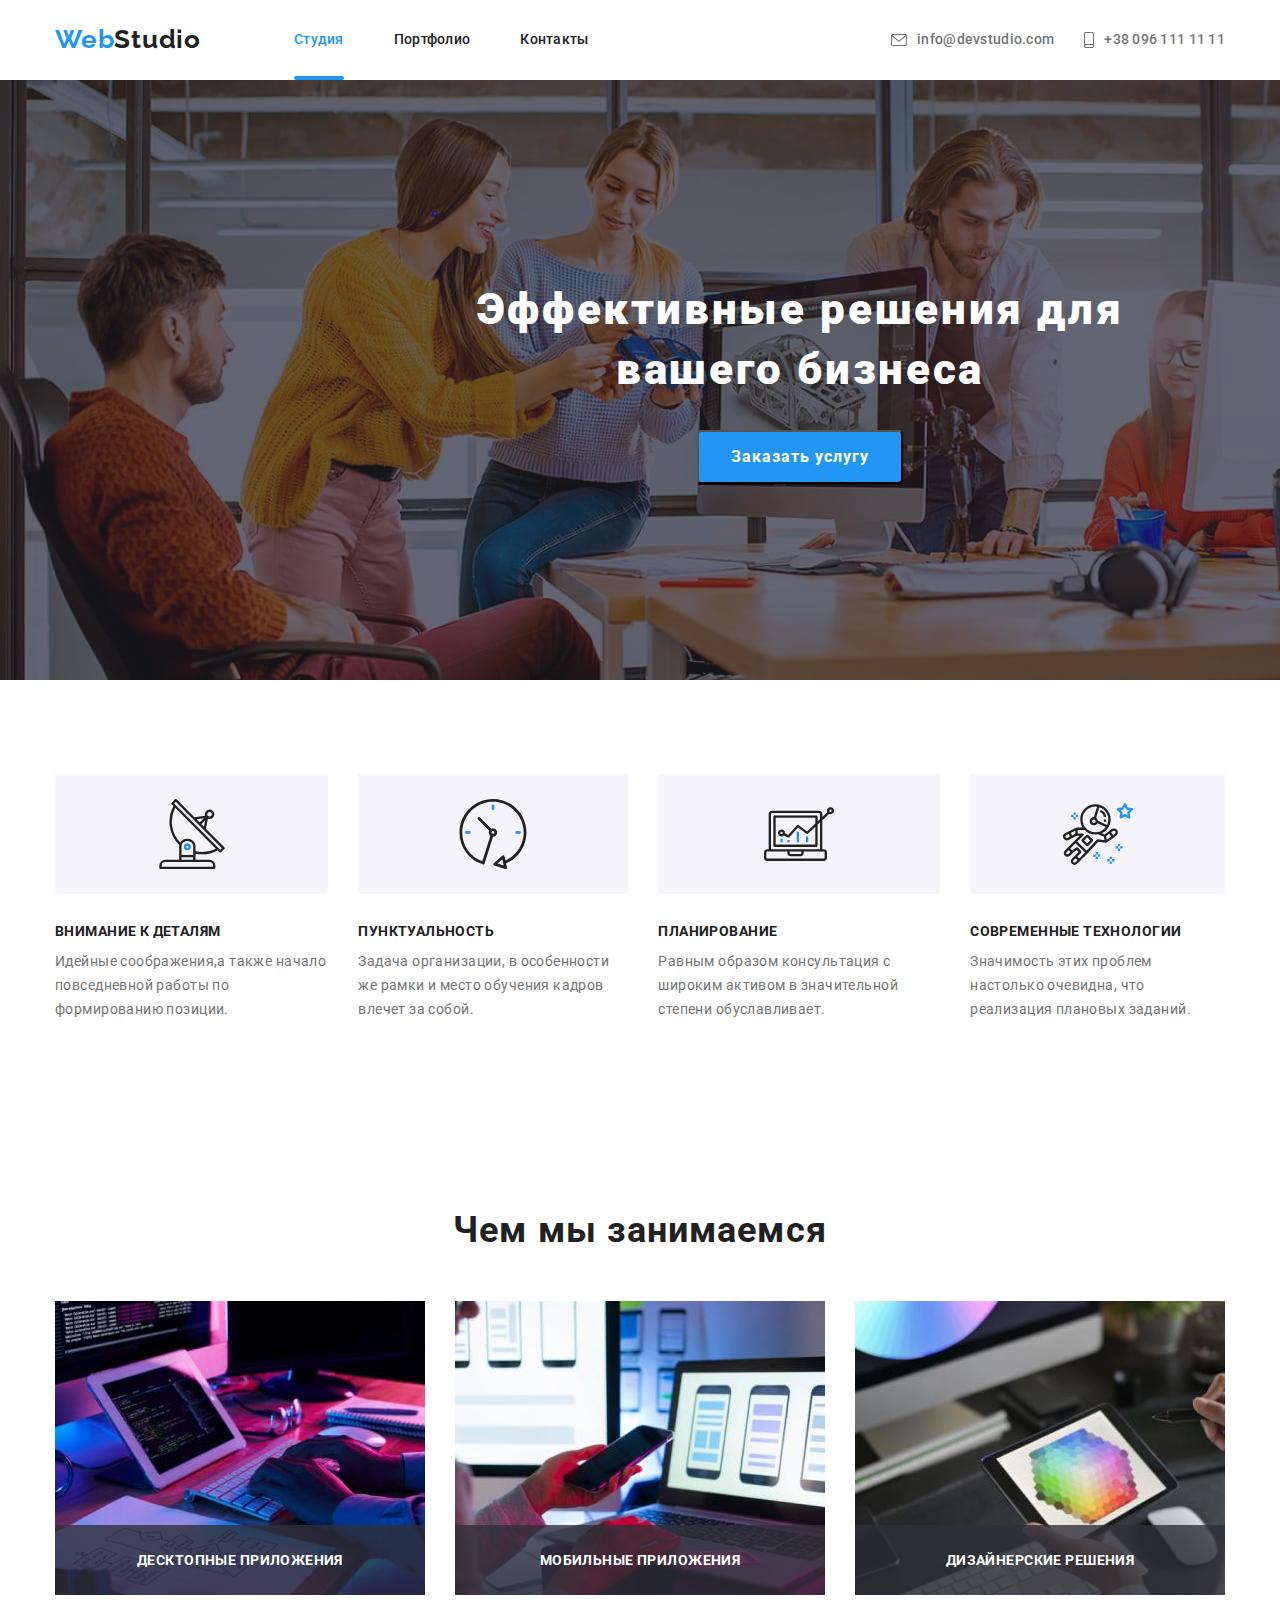
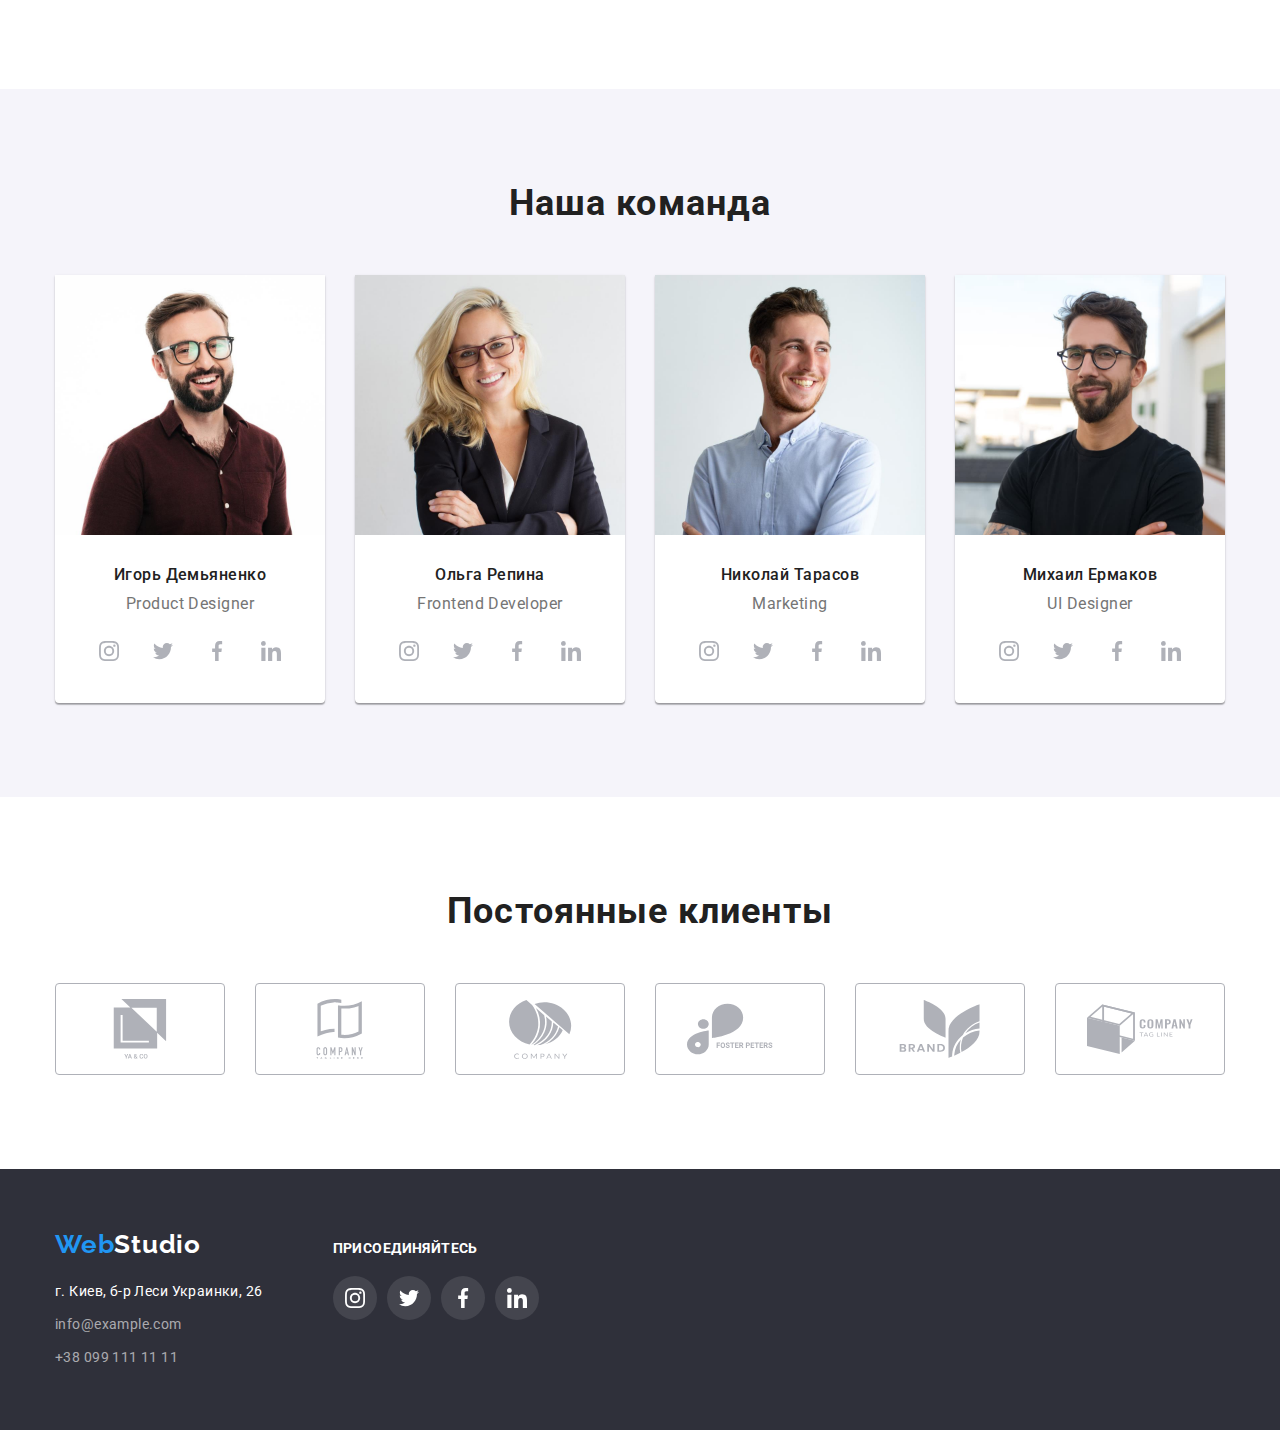
==== index.html @ b803b9ba "18-1 чем занимаемся" ====
<!DOCTYPE html>
<html lang="en">
  <head>
    <meta charset="UTF-8" />
    <meta http-equiv="X-UA-Compatible" content="IE=edge" />
    <meta name="viewport" content="width=device-width, initial-scale=1.0" />
    <title>Document</title>
    <link rel="preconnect" href="https://fonts.googleapis.com" />
    <link rel="preconnect" href="https://fonts.gstatic.com" crossorigin />
    <link
      href="https://fonts.googleapis.com/css2?family=Raleway:wght@700&family=Roboto:wght@400;500;700;900&display=swap"
      rel="stylesheet"
    />
    <link
      rel="stylesheet"
      href="https://cdnjs.cloudflare.com/ajax/libs/modern-normalize/1.1.0/modern-normalize.min.css"
    />
    <link rel="stylesheet" href="./css/styles.css" />
  </head>

  <body>
    <!-- Хэдер -->
    <header>
      <div class="container main-nav">
        <nav class="menu-nav">
          <a class="logo" href="">Web<span class="logo-first">Studio</span> </a>
          <ul class="menu">
            <li class="menu-item"><a class="menu-link current" href="">Студия</a></li>
            <li class="menu-item"><a class="menu-link" href="./portfolio.html">Портфолио</a></li>
            <li class="menu-item"><a class="menu-link" href="">Контакты</a></li>
          </ul>
        </nav>
        <div class="header-contacts">
          <ul class="contacts">
            <li class="contacts-item">
              <a class="contacts-link" href="mailto:info@devstudio.com">
                <svg class="contacts-link-icon" width="16" height="12">
                  <use href="./images/icon.svg#icon-envelope"></use>
                </svg>
                info@devstudio.com
              </a>
            </li>
            <li class="contacts-item icon-smartphone">
              <a class="contacts-link" href="tel:+380961111111">
                <svg class="contacts-link-icon" width="10" height="16">
                  <use href="./images/icon.svg#icon-smartphone"></use>
                </svg>
                +38 096 111 11 11
              </a>
            </li>
          </ul>
        </div>
      </div>
    </header>

    <main>
      <!-- Герой -->
      <section class="hero">
        <div class="container">
          <h1 class="hero-title" lang="ru">Эффективные решения для вашего бизнеса</h1>
          <button class="hero-button" type="button">Заказать услугу</button>
        </div>
      </section>
      <!-- Секция выгода -->
      <section class="section">
        <div class="container">
          <h2 class="visually-hidden">Преимущества компании</h2>
          <ul class="benefits">
            <li class="benefits-item">
              <div class="benefits-image">
                <svg class="benefits-icon" width="70" height="70">
                  <use href="./images/icon.svg#icon-antenna"></use>
                </svg>
              </div>
              <h3 class="benefits-title" lang="ru">Внимание к деталям</h3>
              <p class="benefits-text" lang="ru">
                Идейные соображения,а также начало повседневной работы по формированию позиции.
              </p>
            </li>
            <li class="benefits-item">
              <div class="benefits-image">
                <svg class="benefits-icon" width="70" height="70">
                  <use href="./images/icon.svg#icon-clock"></use>
                </svg>
              </div>
              <h3 class="benefits-title" lang="ru">Пунктуальность</h3>
              <p class="benefits-text" lang="ru">
                Задача организации, в особенности же рамки и место обучения кадров влечет за собой.
              </p>
            </li>
            <li class="benefits-item">
              <div class="benefits-image">
                <svg class="benefits-icon" width="70" height="70">
                  <use href="./images/icon.svg#icon-diagram"></use>
                </svg>
              </div>
              <h3 class="benefits-title" lang="ru">Планирование</h3>
              <p class="benefits-text" lang="ru">
                Равным образом консультация с широким активом в значительной степени обуславливает.
              </p>
            </li>
            <li class="benefits-item">
              <div class="benefits-image">
                <svg class="benefits-icon" width="70" height="70">
                  <use href="./images/icon.svg#icon-astronaut"></use>
                </svg>
              </div>
              <h3 class="benefits-title" lang="ru">Современные технологии</h3>
              <p class="benefits-text" lang="ru">
                Значимость этих проблем настолько очевидна, что реализация плановых заданий.
              </p>
            </li>
          </ul>
        </div>
      </section>
      <!-- Вид деятельности -->
      <section class="section">
        <div class="container">
          <h2 class="classes">Чем мы занимаемся</h2>
          <ul class="classes-item">
            <li class="classes-img">
              <div class="classes-tumb">
                <img src="./images/img1.jpg" alt="Working with loops" width="370" height="294" />
                <p class="classes-label">Десктопные приложения</p>
              </div>
            </li>
            <li class="classes-img">
              <div class="classes-tumb">
                <img
                  src="./images/img2.jpg"
                  alt="Working on mobile applications"
                  width="370"
                  height="294"
                />
                <p class="classes-label">Мобильные приложения</p>
              </div>
            </li>
            <li class="classes-img">
              <div class="classes-tumb">
                <img
                  src="./images/img3.jpg"
                  alt="Working with color picking"
                  width="370"
                  height="294"
                />
                <p class="classes-label">Дизайнерские решения</p>
              </div>
            </li>
          </ul>
        </div>
      </section>
      <!-- Команда -->
      <section class="section commands">
        <div class="container">
          <h2 class="command">Наша команда</h2>
          <ul class="command-name">
            <li class="command-img">
              <img src="./images/Igor.jpg" alt="Igor" width="270" height="260" />
              <div class="command-selector">
                <h3 class="command-name-title" lang="ru">Игорь Демьяненко</h3>
                <p class="command-name-text">Product Designer</p>
                <ul class="social">
                  <li class="social-item">
                    <a class="social-link social-inversed" href="#instagram">
                      <svg class="social-icon" width="20" height="20">
                        <use href="./images/icon.svg#icon-instagram"></use>
                      </svg>
                    </a>
                  </li>
                  <li class="social-item">
                    <a class="social-link social-inversed" href="#twitter">
                      <svg class="social-icon" width="20" height="20">
                        <use href="./images/icon.svg#icon-twitter"></use>
                      </svg>
                    </a>
                  </li>
                  <li class="social-item">
                    <a class="social-link social-inversed" href="#facebook">
                      <svg class="social-icon" width="20" height="20">
                        <use href="./images/icon.svg#icon-facebook"></use>
                      </svg>
                    </a>
                  </li>
                  <li class="social-item">
                    <a class="social-link social-inversed" href="#in">
                      <svg class="social-icon" width="20" height="20">
                        <use href="./images/icon.svg#icon-in"></use>
                      </svg>
                    </a>
                  </li>
                </ul>
              </div>
            </li>

            <li class="command-img">
              <img src="./images/Olga.jpg" alt="Olga" width="270" height="260" />
              <div class="command-selector">
                <h3 class="command-name-title" lang="ru">Ольга Репина</h3>
                <p class="command-name-text">Frontend Developer</p>
                <ul class="social">
                  <li class="social-item">
                    <a class="social-link social-inversed" href="#instagram">
                      <svg class="social-icon" width="20" height="20">
                        <use href="./images/icon.svg#icon-instagram"></use>
                      </svg>
                    </a>
                  </li>
                  <li class="social-item">
                    <a class="social-link social-inversed" href="#twitter">
                      <svg class="social-icon" width="20" height="20">
                        <use href="./images/icon.svg#icon-twitter"></use>
                      </svg>
                    </a>
                  </li>
                  <li class="social-item">
                    <a class="social-link social-inversed" href="#facebook">
                      <svg class="social-icon" width="20" height="20">
                        <use href="./images/icon.svg#icon-facebook"></use>
                      </svg>
                    </a>
                  </li>
                  <li class="social-item">
                    <a class="social-link social-inversed" href="#in">
                      <svg class="social-icon" width="20" height="20">
                        <use href="./images/icon.svg#icon-in"></use>
                      </svg>
                    </a>
                  </li>
                </ul>
              </div>
            </li>

            <li class="command-img">
              <img src="./images/Nikolay.jpg" alt="Nikolay" width="270" height="260" />
              <div class="command-selector">
                <h3 class="command-name-title" lang="ru">Николай Тарасов</h3>
                <p class="command-name-text">Marketing</p>
                <p></p>
                <ul class="social">
                  <li class="social-item">
                    <a class="social-link social-inversed" href="#instagram">
                      <svg class="social-icon" width="20" height="20">
                        <use href="./images/icon.svg#icon-instagram"></use>
                      </svg>
                    </a>
                  </li>
                  <li class="social-item">
                    <a class="social-link social-inversed" href="#twitter">
                      <svg class="social-icon" width="20" height="20">
                        <use href="./images/icon.svg#icon-twitter"></use>
                      </svg>
                    </a>
                  </li>
                  <li class="social-item">
                    <a class="social-link social-inversed" href="#facebook">
                      <svg class="social-icon" width="20" height="20">
                        <use href="./images/icon.svg#icon-facebook"></use>
                      </svg>
                    </a>
                  </li>
                  <li class="social-item">
                    <a class="social-link social-inversed" href="#in">
                      <svg class="social-icon" width="20" height="20">
                        <use href="./images/icon.svg#icon-in"></use>
                      </svg>
                    </a>
                  </li>
                </ul>
              </div>
            </li>

            <li class="command-img">
              <img src="./images/Michail.jpg" alt="Michail" width="270" height="260" />
              <div class="command-selector">
                <h3 class="command-name-title" lang="ru">Михаил Ермаков</h3>
                <p class="command-name-text">UI Designer</p>
                <ul class="social">
                  <li class="social-item">
                    <a class="social-link social-inversed" href="#instagram">
                      <svg class="social-icon" width="20" height="20">
                        <use href="./images/icon.svg#icon-instagram"></use>
                      </svg>
                    </a>
                  </li>
                  <li class="social-item">
                    <a class="social-link social-inversed" href="#twitter">
                      <svg class="social-icon" width="20" height="20">
                        <use href="./images/icon.svg#icon-twitter"></use>
                      </svg>
                    </a>
                  </li>
                  <li class="social-item">
                    <a class="social-link social-inversed" href="#facebook">
                      <svg class="social-icon" width="20" height="20">
                        <use href="./images/icon.svg#icon-facebook"></use>
                      </svg>
                    </a>
                  </li>
                  <li class="social-item">
                    <a class="social-link social-inversed" href="#in">
                      <svg class="social-icon" width="20" height="20">
                        <use href="./images/icon.svg#icon-in"></use>
                      </svg>
                    </a>
                  </li>
                </ul>
              </div>
            </li>
          </ul>
        </div>
      </section>
      <!-- Клиенты -->
      <section class="section">
        <div class="container">
          <h2 class="clients">Постоянные клиенты</h2>
          <ul class="clients-permanent">
            <li class="clients-item">
              <a class="clients-link" href="">
                <svg class="clients-link-icon">
                  <use href="./images/icon.svg#icon-yaco"></use>
                </svg>
              </a>
            </li>

            <li class="clients-item">
              <a class="clients-link" href="">
                <svg class="clients-link-icon">
                  <use href="./images/icon.svg#icon-companyone"></use>
                </svg>
              </a>
            </li>

            <li class="clients-item">
              <a class="clients-link" href="">
                <svg class="clients-link-icon">
                  <use href="./images/icon.svg#icon-companytwo"></use>
                </svg>
              </a>
            </li>

            <li class="clients-item">
              <a class="clients-link" href="">
                <svg class="clients-link-icon">
                  <use href="./images/icon.svg#icon-fosters"></use>
                </svg>
              </a>
            </li>

            <li class="clients-item">
              <a class="clients-link" href="">
                <svg class="clients-link-icon">
                  <use href="./images/icon.svg#icon-brand"></use>
                </svg>
              </a>
            </li>

            <li class="clients-item">
              <a class="clients-link" href="">
                <svg class="clients-link-icon">
                  <use href="./images/icon.svg#icon-companythree"></use>
                </svg>
              </a>
            </li>
          </ul>
        </div>
      </section>
    </main>
    <!-- Футер -->
    <footer class="footer">
      <div class="container footer-main">
        <address class="address">
          <div class="footer-address">
            <a class="logo" href="">Web<span class="logo-second">Studio</span></a>

            <ul class="footer-nav">
              <li class="footer-nav-item">
                <a
                  class="footer-nav-link"
                  href="https://goo.gl/maps/Tve16uMiMmE9oABs9"
                  target="_blank"
                  rel="noopener noreferrer"
                  lang="ru"
                >
                  г. Киев, б-р Леси Украинки, 26
                </a>
              </li>
              <li class="footer-nav-item">
                <a class="footer-nav-links" href="mailto:info@example.com">info@example.com</a>
              </li>
              <li class="footer-nav-item">
                <a class="footer-nav-links" href="tel:+380991111111">+38 099 111 11 11</a>
              </li>
            </ul>
          </div>
          <div>
            <p class="join-title">присоединяйтесь</p>
            <ul class="join">
              <li class="social-item">
                <a class="social-link" href="#instagram">
                  <svg class="social-icon" width="20" height="20">
                    <use href="./images/icon.svg#icon-instagram"></use>
                  </svg>
                </a>
              </li>
              <li class="social-item">
                <a class="social-link" href="#twitter">
                  <svg class="social-icon" width="20" height="20">
                    <use href="./images/icon.svg#icon-twitter"></use>
                  </svg>
                </a>
              </li>
              <li class="social-item">
                <a class="social-link" href="#facebook">
                  <svg class="social-icon" width="20" height="20">
                    <use href="./images/icon.svg#icon-facebook"></use>
                  </svg>
                </a>
              </li>
              <li class="social-item">
                <a class="social-link" href="#in">
                  <svg class="social-icon" width="20" height="20">
                    <use href="./images/icon.svg#icon-in"></use>
                  </svg>
                </a>
              </li>
            </ul>
          </div>
        </address>
      </div>
    </footer>
  </body>
</html>
---- css/styles.css ----
html {
  box-sizing: border-box;
}

*,
*::before,
*::after {
  box-sizing: inherit;
}
:root {
  --primary-text-color: #212121;
  --back-ground-color: #2196f3;
  --secondary-text-color: #ffffff;
  --hero-color: #2f303a;
  --light-text-color: #757575;
  --border-line-color: #ececec;
  --footer-background-color: rgba(255, 255, 255, 0.6);
  --command-fon: #f5f4fa;
  --works-bg-color: #eeeeee;
  --icon-border-color: #afb1b8;
}
:root {
  --time-transition: width 250ms cubic-bezier(0.4, 0, 0.2, 1);
}

body {
  font-family: 'Roboto', sans-serif;
  color: var(--primary-text-color);
  background-color: var(--secondary-text-color);
}

a {
  text-decoration: none;
}
.container {
  margin: 0 auto;
  width: 1200px;
  padding-left: 15px;
  padding-right: 15px;
  /* outline: 2px solid red; */
}
h1,
h2,
h3,
h4,
h5,
h6,
p {
  margin: 0;
}
ul {
  margin: 0;
  padding: 0;
  list-style: none;
}
img {
  display: block;
  height: auto;
  max-width: 100%;
}
.visually-hidden {
  margin-top: 0;
  position: absolute;
  clip: rect(1px, 1px, 1px, 1px);
  padding: 0;
  border: 0;
  height: 1px;
  width: 1px;
  overflow: hidden;
}

.section {
  padding-top: 94px;
  padding-bottom: 94px;
  /* border: 1px solid red; */
}

/* хэдер */
.header {
  background-color: var(--secondary-text-color);
  border-bottom: 2px solid var(--border-line-color);
}

.logo {
  font-family: Raleway;
  font-weight: 700;
  font-size: 26px;
  line-height: 1.2;
  letter-spacing: 0.03em;
  color: var(--back-ground-color);
  font-style: normal;
}
.logo-first {
  color: var(--primary-text-color);
}
.logo-second {
  color: var(--secondary-text-color);
}

/* флексы */
.main-nav,
.menu-nav,
.menu,
.contacts,
.benefits,
.classes-item,
.command-name,
.filter,
.clients-permanent,
.social,
.join {
  display: flex;
  align-items: center;
}

.menu {
  margin-left: 93px;
}
.header-contacts {
  margin-left: auto;
}

.contacts-item .contacts-link-icon {
  margin-right: 10px;
  fill: currentColor;
}
.contacts-link {
  display: flex;
  align-items: center;
}

.menu .menu-item:not(:last-child) {
  margin-right: 50px;
}
.benefits .benefits-item:not(:last-child),
.classes-item .classes-img:not(:last-child),
.command-name .command-img:not(:last-child),
.clients-item:not(:last-child),
.contacts .contacts-item:not(:last-child) {
  margin-right: 30px;
}
.filter-item:not(:last-child) {
  margin-right: 8px;
  background-color: var(--command-fon);
}

/* фильтр кнопок */
.filter {
  justify-content: center;
  margin-bottom: 50px;
}

.filter-button {
  text-align: center;
  min-width: 73px;
  background-color: var(--secondary-text-color);
  padding: 6px 22px;
  font-weight: 500;
  font-size: 16px;
  line-height: 1.63;
  letter-spacing: 0.03em;
  cursor: pointer;
  border: none;
}
.filter-button:hover,
.filter-button:focus {
  background-color: var(--back-ground-color);
  color: var(--secondary-text-color);
  box-shadow: 0px 3px 1px rgba(0, 0, 0, 0.1), 0px 1px 2px rgba(0, 0, 0, 0.08),
    0px 2px 2px rgba(0, 0, 0, 0.12);
  border-radius: 4px;
}

/* меню и навигация */
.menu .menu-link {
  display: block;
  padding-top: 32px;
  padding-bottom: 32px;
  font-weight: 500;
  font-size: 14px;
  line-height: 1.14;
  letter-spacing: 0.02em;
  color: var(--primary-text-color);
}
/* .current {
  content: '';
  position: absolute;
  left: 0;
  bottom: 0;

  display: block;
  width: 100%;
  height: 5px;
  background-color: red;
} */
.contacts .contacts-link {
  font-weight: 500;
  font-size: 14px;
  line-height: 1.14;
  letter-spacing: 0.02em;
  color: var(--light-text-color);
}
.menu .menu-link.current {
  color: var(--back-ground-color);
}
.menu-link {
  position: relative;
}
.current::after {
  content: '';
  display: block;
  display: none;
  width: 100%;
  height: 4px;
  position: absolute;
  left: 0;
  bottom: 0;
  background-color: var(--back-ground-color);
}
.menu-link::after {
  display: block;
  border-radius: 2px;
}

.contacts .contacts-link:hover,
.contacts .contacts-link:focus {
  color: var(--back-ground-color);
}

/* герой */
.hero {
  width: 1600px;
  height: 600px;
  padding-top: 200px;
  padding-bottom: 200px;
  text-align: center;
  background-position: center;
  margin-right: auto;
  background-size: cover;
  background-repeat: no-repeat;
  background-color: var(--hero-color);
  background-image: linear-gradient(to right, rgba(47, 48, 58, 0.4), rgba(47, 48, 58, 0.4)),
    url(../images/hero.jpg);
}
.hero-title {
  width: 696px;
  margin-top: 0;
  font-weight: 900;
  font-size: 44px;
  margin-left: auto;
  margin-right: auto;
  line-height: 1.36;
  letter-spacing: 0.06em;
  color: var(--secondary-text-color);
  margin-bottom: 30px;
}
.hero-button {
  display: inline-block;
  padding: 10px 32px;
  min-width: 200px;
  border-radius: 4px;
  text-align: center;
  font-weight: 700;
  font-size: 16px;
  line-height: 1.87;
  letter-spacing: 0.06em;
  background-color: var(--back-ground-color);
  color: var(--secondary-text-color);
}

/* секция выгода */
.benefits-title {
  font-weight: 700;
  font-size: 14px;
  line-height: 1.14;
  letter-spacing: 0.03em;
  color: var(--primary-text-color);
  text-transform: uppercase;
}
.benefits-text {
  margin-top: 10px;
  margin-bottom: 0;
  font-size: 14px;
  line-height: 1.71;
  letter-spacing: 0.03em;
  color: var(--light-text-color);
}
.benefits-image {
  display: flex;
  justify-content: center;
  align-items: center;
  margin-bottom: 30px;
  height: 120px;
  background-color: var(--command-fon);
  border-radius: 0px 0px 4px 4px;
}

/* работы */
.works-title {
  margin-top: 0;
  margin-bottom: 4px;
  font-weight: 700;
  font-size: 18px;
  line-height: 2;
  letter-spacing: 0.06em;
  color: var(--primary-text-color);
}
.works-text {
  margin-top: 0;
  margin-bottom: 0;
  font-size: 16px;
  line-height: 1.87;
  letter-spacing: 0.03em;
  color: var(--light-text-color);
}
.works-selector {
  padding-bottom: 20px;
  padding-top: 20px;
  padding-left: 24px;
  padding-right: 24px;
  border-left: 1px solid var(--works-bg-color);
  border-right: 1px solid var(--works-bg-color);
  border-bottom: 1px solid var(--works-bg-color);
}
.works-item {
  display: flex;
  width: 370px;
  margin-right: 30px;
  margin-bottom: 30px;
}
.works-link {
  width: 100%;
  height: 100%;
  border-radius: 0px 0px 4px 4px;
}
.works-link:hover,
.works-link:focus {
  box-shadow: 0px 1px 1px rgba(0, 0, 0, 0.12), 0px 4px 4px rgba(0, 0, 0, 0.06),
    1px 4px 6px rgba(0, 0, 0, 0.16);
}
.works-item:nth-child(3n) {
  margin-right: 0;
}
.works-item:nth-last-child(-n + 3) {
  margin-bottom: 0;
}
.works {
  display: flex;
  flex-wrap: wrap;
}

/* вид деятельности */
.classes {
  margin-bottom: 50px;
  margin-top: 0;
  font-weight: 700;
  font-size: 36px;
  line-height: 1.16;
  letter-spacing: 0.03em;
  text-align: center;
}
/* .classes-label {
  font-weight: 700;
  font-size: 14px;
  line-height: 1.14;
  text-align: center;
  letter-spacing: 0.03em;
  color: var(--secondary-text-color);
} */
.classes-tumb {
  position: relative;
  display: flex;
}
.classes-tumb::before {
  content: '';
  display: block;
  position: absolute;
  left: 0;
  bottom: 0;
  width: 100%;
  height: 70px;
  background: rgba(47, 48, 58, 0.8);
}
.classes-label {
  position: absolute;
  left: 50%;
  bottom: 27px;
  width: 100%;
  font-weight: 700;
  font-size: 14px;
  line-height: 1.14;
  text-align: center;
  letter-spacing: 0.03em;
  color: var(--secondary-text-color);
  transform: translate(-50%, 0);
  text-transform: uppercase;
}
/* команда */
.commands {
  background-color: var(--command-fon);
}
.command-img {
  box-shadow: 0px 1px 3px rgba(0, 0, 0, 0.12), 0px 1px 1px rgba(0, 0, 0, 0.14),
    0px 2px 1px rgba(0, 0, 0, 0.2);
  border-radius: 0px 0px 4px 4px;
  background-color: var(--secondary-text-color);
}
.command,
.clients {
  margin-bottom: 50px;
  margin-top: 0;
  font-weight: 700;
  font-size: 36px;
  line-height: 1.16;
  letter-spacing: 0.03em;
  text-align: center;
}
.command-name-title {
  margin-top: 0;
  text-align: center;
  margin-bottom: 10px;
  font-weight: 500;
  font-size: 16px;
  line-height: 1.19;
  letter-spacing: 0.03em;
}
.command-name-text {
  margin-top: 0;
  margin-bottom: 16px;
  text-align: center;
  font-size: 16px;
  line-height: 1.19;
  letter-spacing: 0.03em;
  color: var(--light-text-color);
}
.command-selector {
  padding-bottom: 30px;
  padding-top: 30px;
}

/* Клиенты */
.clients-item {
  width: 170px;
  height: 92px;
}
.clients-link {
  display: flex;
  align-items: center;
  justify-content: center;
  width: 100%;
  height: 100%;
  border: 1px solid var(--icon-border-color);
  border-radius: 4px;
}

.clients-link-icon {
  fill: var(--icon-border-color);
  width: 106px;
  height: 60px;
}

.clients-link:focus svg {
  fill: var(--back-ground-color);
  border-color: var(--back-ground-color);
}

.clients-link:hover,
.clients-link:hover svg {
  fill: var(--back-ground-color);
  border-color: var(--back-ground-color);
}

/* футер */
.footer {
  background-color: var(--hero-color);
  padding-bottom: 60px;
  padding-top: 60px;
}
.footer .footer-nav-item:not(:last-child) {
  margin-bottom: 9px;
}

.footer-nav .footer-nav-link {
  font-size: 14px;
  line-height: 1.7;
  letter-spacing: 0.03em;
  color: var(--secondary-text-color);
}
.footer-nav {
  font-style: normal;
  margin-top: 20px;
}
.footer-address:not(:last-child) {
  margin-right: 70px;
}
.footer-nav .footer-nav-links {
  font-size: 14px;
  line-height: 1.7;
  letter-spacing: 0.03em;
  color: var(--footer-background-color);
}
.footer-main {
  display: flex;
}
/* присоединяйтесь */

.address {
  display: flex;
  align-items: baseline;
}
.join-title {
  font-weight: 700;
  font-size: 14px;
  line-height: 16px;
  letter-spacing: 0.03em;
  text-transform: uppercase;
  color: var(--secondary-text-color);
  font-style: normal;

  margin-bottom: 20px;
}
/* Соц.сети */
.social {
  justify-content: center;
}
.social-link {
  display: flex;
  justify-content: center;
  align-items: center;
  fill: var(--secondary-text-color);
  background-color: rgba(255, 255, 255, 0.1);
  width: 44px;
  height: 44px;
  border-radius: 50%;
  /* border: 1px solid red; */
}

.social-link:hover,
.social-link:focus {
  background-color: var(--back-ground-color);
  fill: var(--secondary-text-color);
}

.social-inversed {
  background-color: transparent;
  fill: var(--icon-border-color);
}

.social-item:not(:last-child) {
  margin-right: 10px;
}
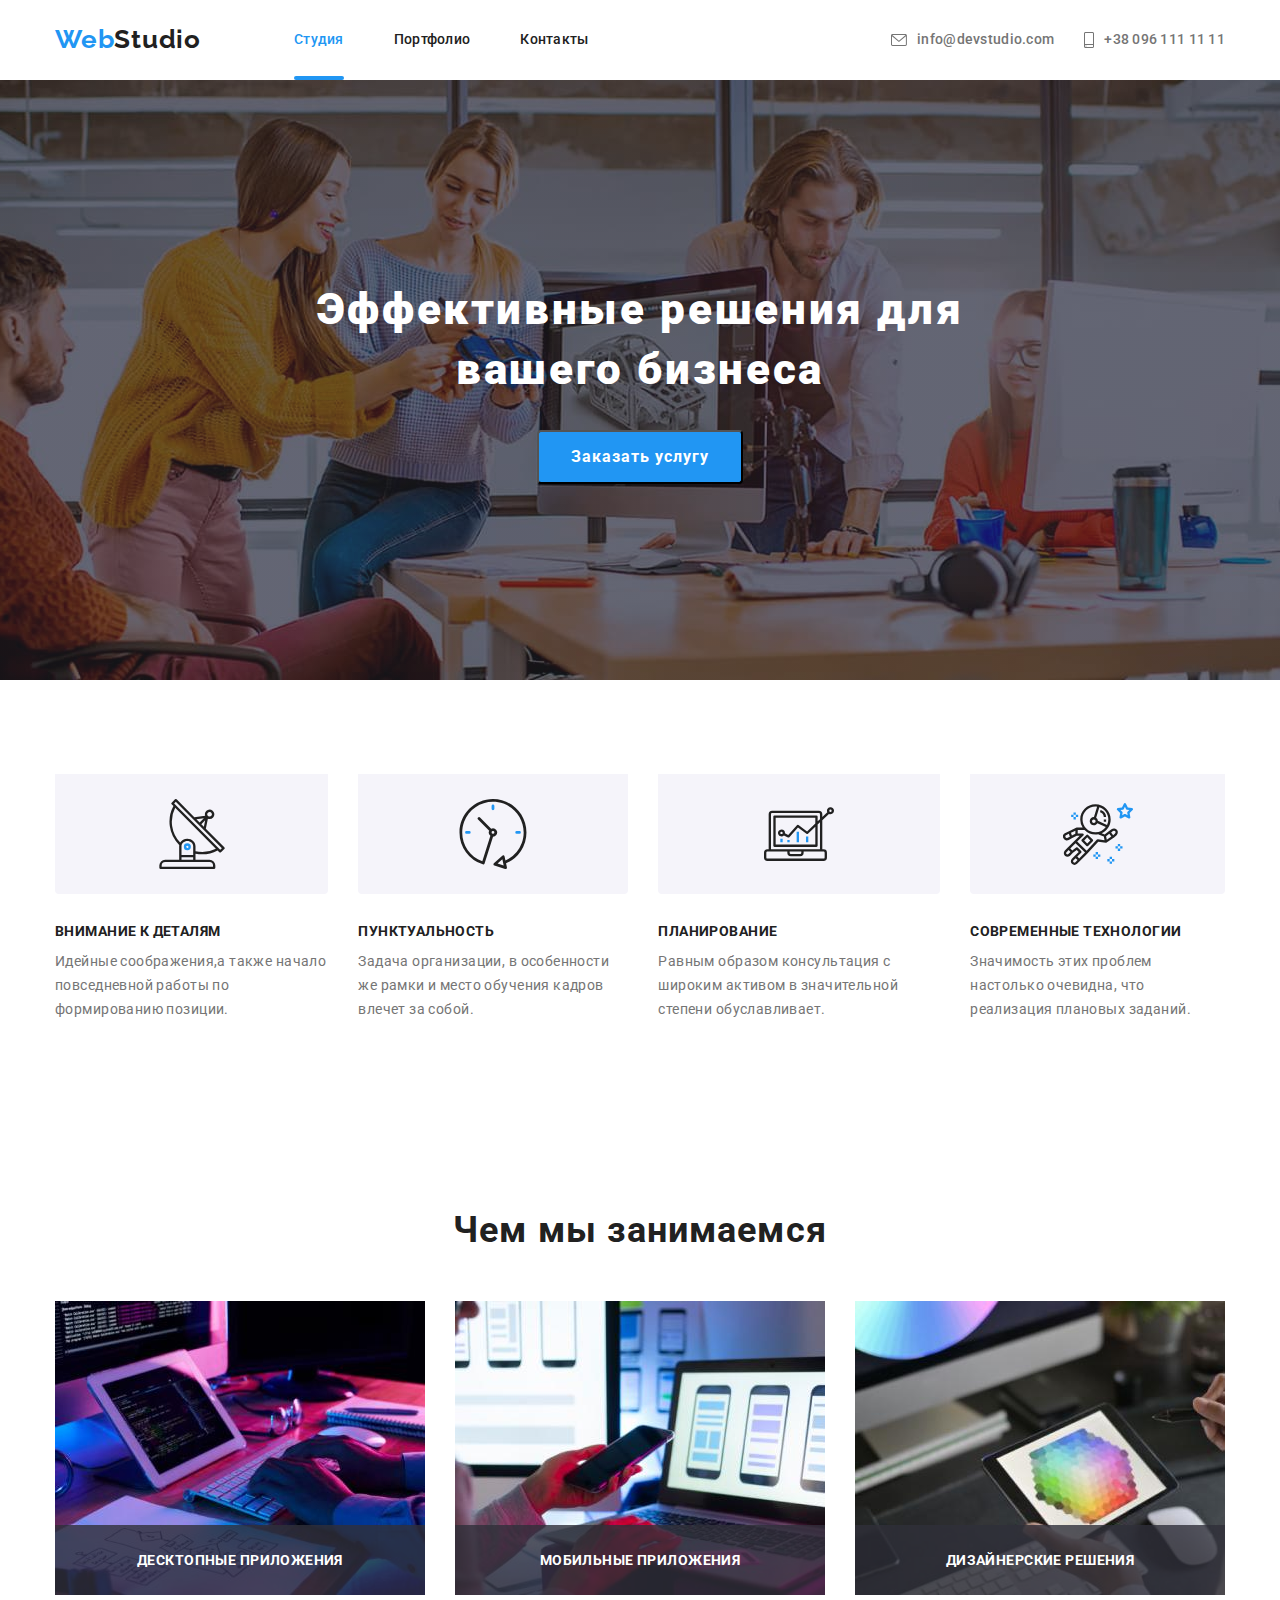
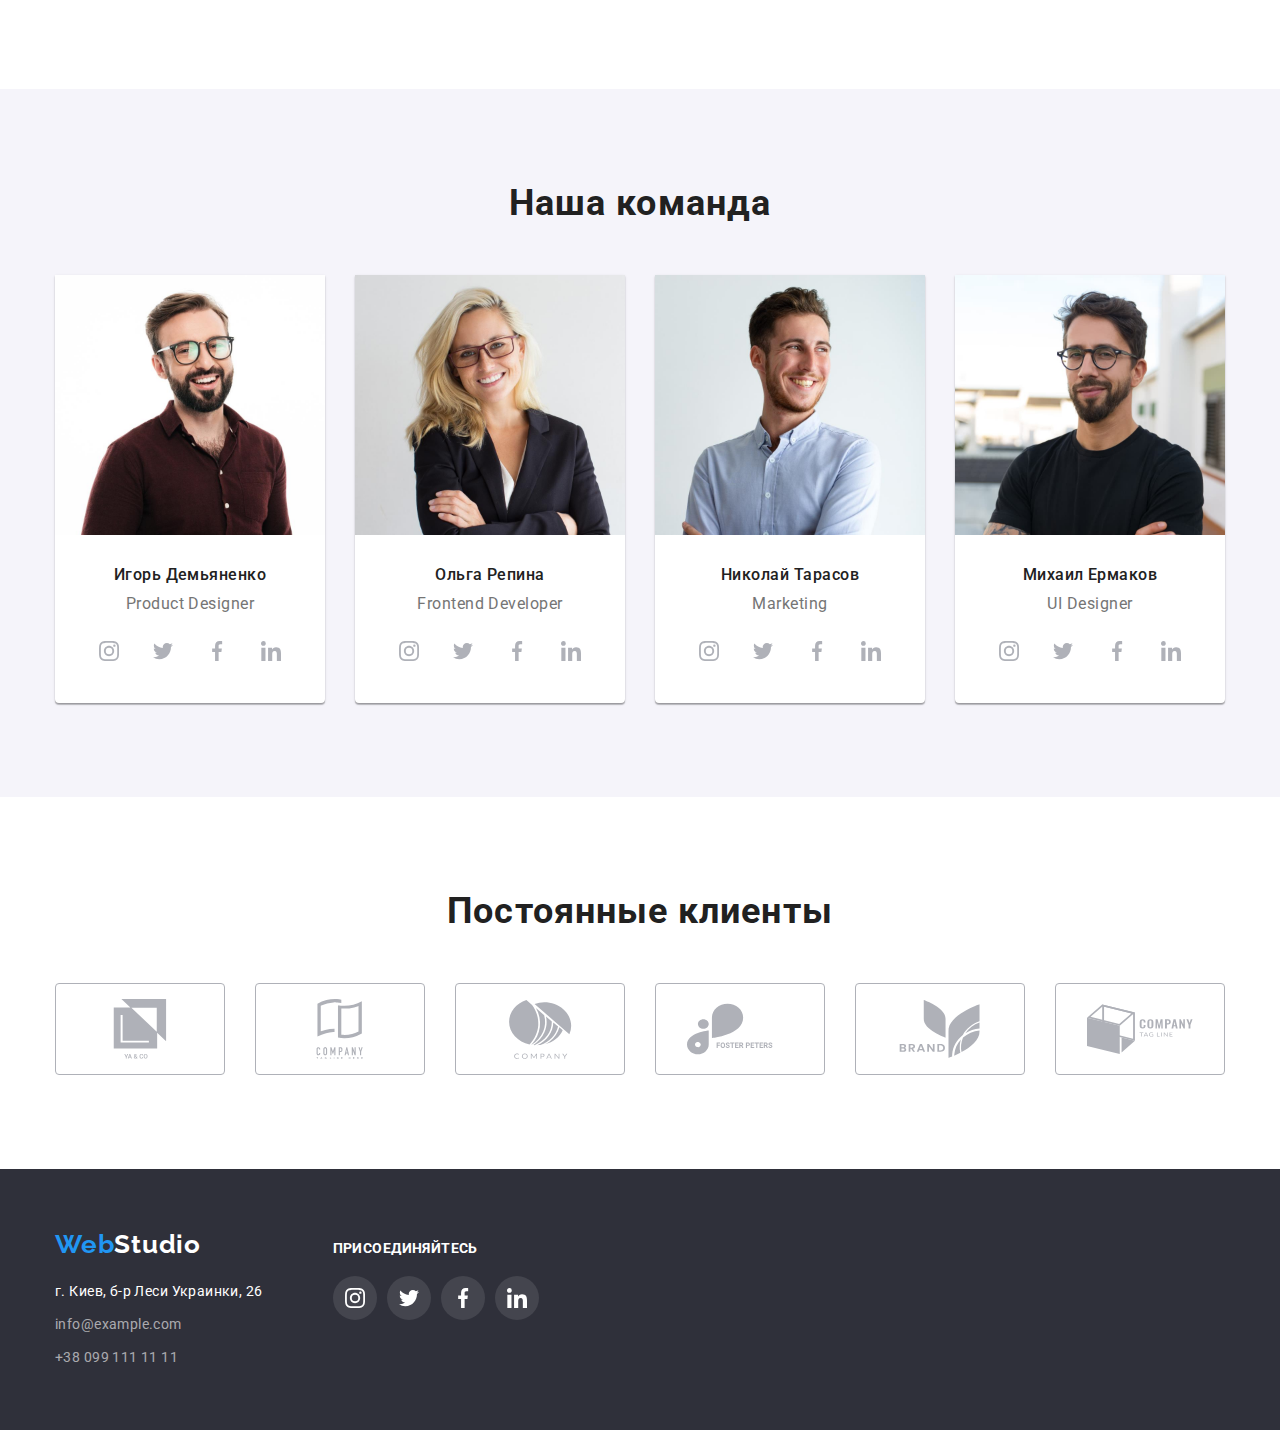
==== commit 27ebd74d: "21-1" ====
--- a/index.html
+++ b/index.html
@@ -58,7 +58,7 @@
       <section class="hero">
         <div class="container">
           <h1 class="hero-title" lang="ru">Эффективные решения для вашего бизнеса</h1>
-          <button class="hero-button" type="button">Заказать услугу</button>
+          <button data-modal-open class="hero-button" type="button">Заказать услугу</button>
         </div>
       </section>
       <!-- Секция выгода -->
@@ -428,5 +428,17 @@
         </address>
       </div>
     </footer>
+    <!-- Модальное окно -->
+    <div class="backdrop is-hidden" data-modal>
+      <div class="modal">
+        <button class="backdrop-btn-close" data-modal-close>
+          <svg class="social-icon" width="11" height="11">
+            <use href="./images/icon.svg#icon-close"></use>
+          </svg>
+        </button>
+      </div>
+    </div>
+    <!-- Скрипт модального окна -->
+    <script src="./js/modal.js"></script>
   </body>
 </html>
--- a/css/styles.css
+++ b/css/styles.css
@@ -18,10 +18,13 @@
   --command-fon: #f5f4fa;
   --works-bg-color: #eeeeee;
   --icon-border-color: #afb1b8;
+  --classes-background: rgba(47, 48, 58, 0.8);
+  --works-bgc: rgba(33, 150, 243, 0.9);
 }
 :root {
-  --time-transition: width 250ms cubic-bezier(0.4, 0, 0.2, 1);
-}
+  --timing-function: 250ms cubic-bezier(0.4, 0, 0.2, 1);
+}
+/* Функция времени */
 
 body {
   font-family: 'Roboto', sans-serif;
@@ -127,6 +130,7 @@
 .contacts-link {
   display: flex;
   align-items: center;
+  transition: var(--timing-function);
 }
 
 .menu .menu-item:not(:last-child) {
@@ -161,6 +165,7 @@
   letter-spacing: 0.03em;
   cursor: pointer;
   border: none;
+  transition: var(--timing-function);
 }
 .filter-button:hover,
 .filter-button:focus {
@@ -182,17 +187,7 @@
   letter-spacing: 0.02em;
   color: var(--primary-text-color);
 }
-/* .current {
-  content: '';
-  position: absolute;
-  left: 0;
-  bottom: 0;
-
-  display: block;
-  width: 100%;
-  height: 5px;
-  background-color: red;
-} */
+
 .contacts .contacts-link {
   font-weight: 500;
   font-size: 14px;
@@ -229,14 +224,14 @@
 
 /* герой */
 .hero {
-  width: 1600px;
+  max-width: 1600px;
   height: 600px;
   padding-top: 200px;
   padding-bottom: 200px;
   text-align: center;
   background-position: center;
   margin-right: auto;
-  background-size: cover;
+  ground-size: cover;
   background-repeat: no-repeat;
   background-color: var(--hero-color);
   background-image: linear-gradient(to right, rgba(47, 48, 58, 0.4), rgba(47, 48, 58, 0.4)),
@@ -313,11 +308,34 @@
   letter-spacing: 0.03em;
   color: var(--light-text-color);
 }
+
+.works-link:hover .works-overlay,
+.works-link:focus .works-overlay {
+  transform: translateY(0);
+  visibility: visible;
+}
+.works-label {
+  font-size: 18px;
+  line-height: 1.55;
+  letter-spacing: 0.03em;
+  color: var(--secondary-text-color);
+}
+
+.works-overlay {
+  position: absolute;
+  top: 0;
+  left: 0;
+  width: 100%;
+  height: 100%;
+  transform: translateY(100%);
+  visibility: hidden;
+  padding: 63px 24px;
+  background-color: var(--works-bgc);
+  transition: var(--timing-function);
+}
+
 .works-selector {
-  padding-bottom: 20px;
-  padding-top: 20px;
-  padding-left: 24px;
-  padding-right: 24px;
+  padding-bottom: 20px 24px;
   border-left: 1px solid var(--works-bg-color);
   border-right: 1px solid var(--works-bg-color);
   border-bottom: 1px solid var(--works-bg-color);
@@ -328,10 +346,15 @@
   margin-right: 30px;
   margin-bottom: 30px;
 }
+.works-img {
+  position: relative;
+  overflow: hidden;
+}
 .works-link {
   width: 100%;
   height: 100%;
   border-radius: 0px 0px 4px 4px;
+  transition: var(--timing-function);
 }
 .works-link:hover,
 .works-link:focus {
@@ -359,14 +382,7 @@
   letter-spacing: 0.03em;
   text-align: center;
 }
-/* .classes-label {
-  font-weight: 700;
-  font-size: 14px;
-  line-height: 1.14;
-  text-align: center;
-  letter-spacing: 0.03em;
-  color: var(--secondary-text-color);
-} */
+
 .classes-tumb {
   position: relative;
   display: flex;
@@ -379,7 +395,7 @@
   bottom: 0;
   width: 100%;
   height: 70px;
-  background: rgba(47, 48, 58, 0.8);
+  background: var(--classes-background);
 }
 .classes-label {
   position: absolute;
@@ -451,6 +467,7 @@
   height: 100%;
   border: 1px solid var(--icon-border-color);
   border-radius: 4px;
+  transition: var(--timing-function);
 }
 
 .clients-link-icon {
@@ -532,7 +549,7 @@
   width: 44px;
   height: 44px;
   border-radius: 50%;
-  /* border: 1px solid red; */
+  transition: var(--timing-function);
 }
 
 .social-link:hover,
@@ -549,3 +566,26 @@
 .social-item:not(:last-child) {
   margin-right: 10px;
 }
+/* Модальное окно */
+.backdrop {
+  position: fixed;
+  width: 100%;
+  height: 100%;
+  top: 0;
+  left: 0;
+  background-color: rgba(0, 0, 0, 0.5);
+}
+.backdrop.is-hidden {
+  opacity: 0;
+  pointer-events: none;
+}
+.modal {
+  position: absolute;
+  top: 50%;
+  left: 50%;
+  transform: translate(-50%, -50%);
+  min-width: 528px;
+  min-height: 581px;
+  padding: 40px;
+  background-color: var(--secondary-text-color);
+}
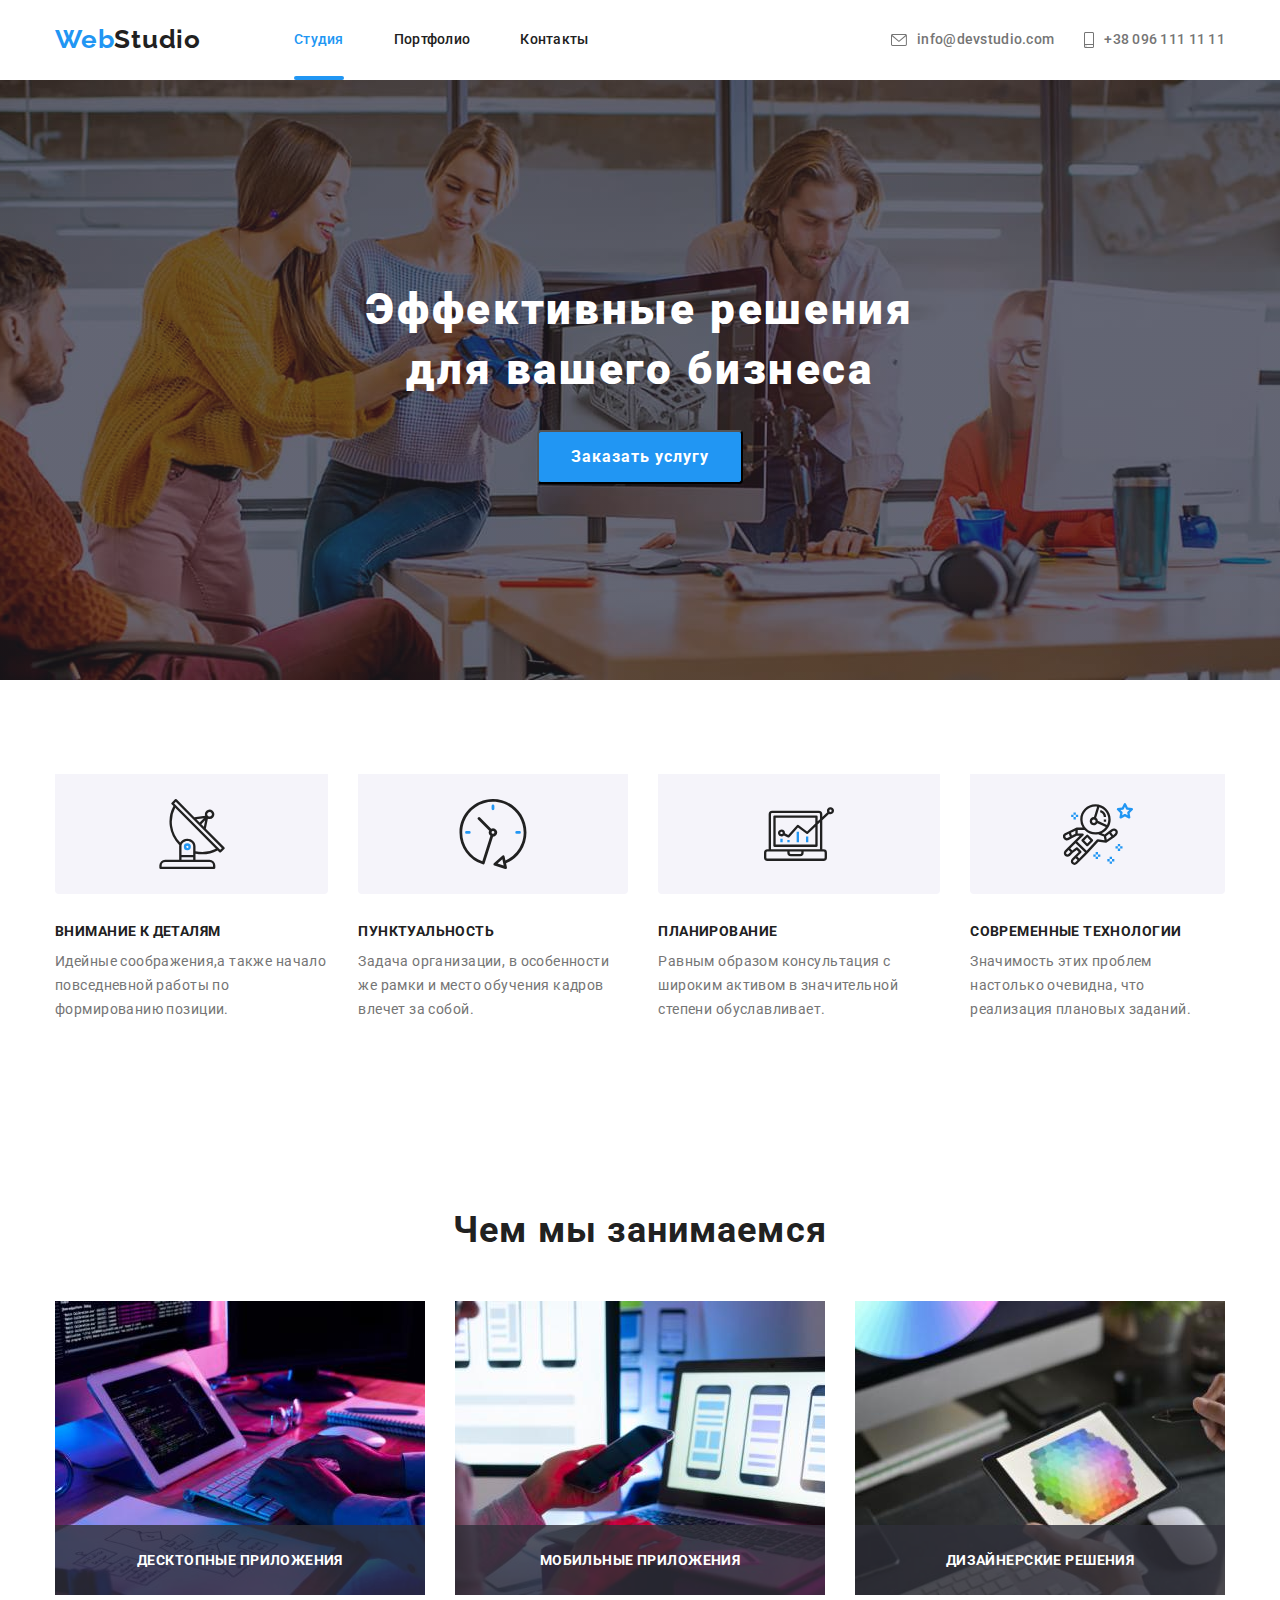
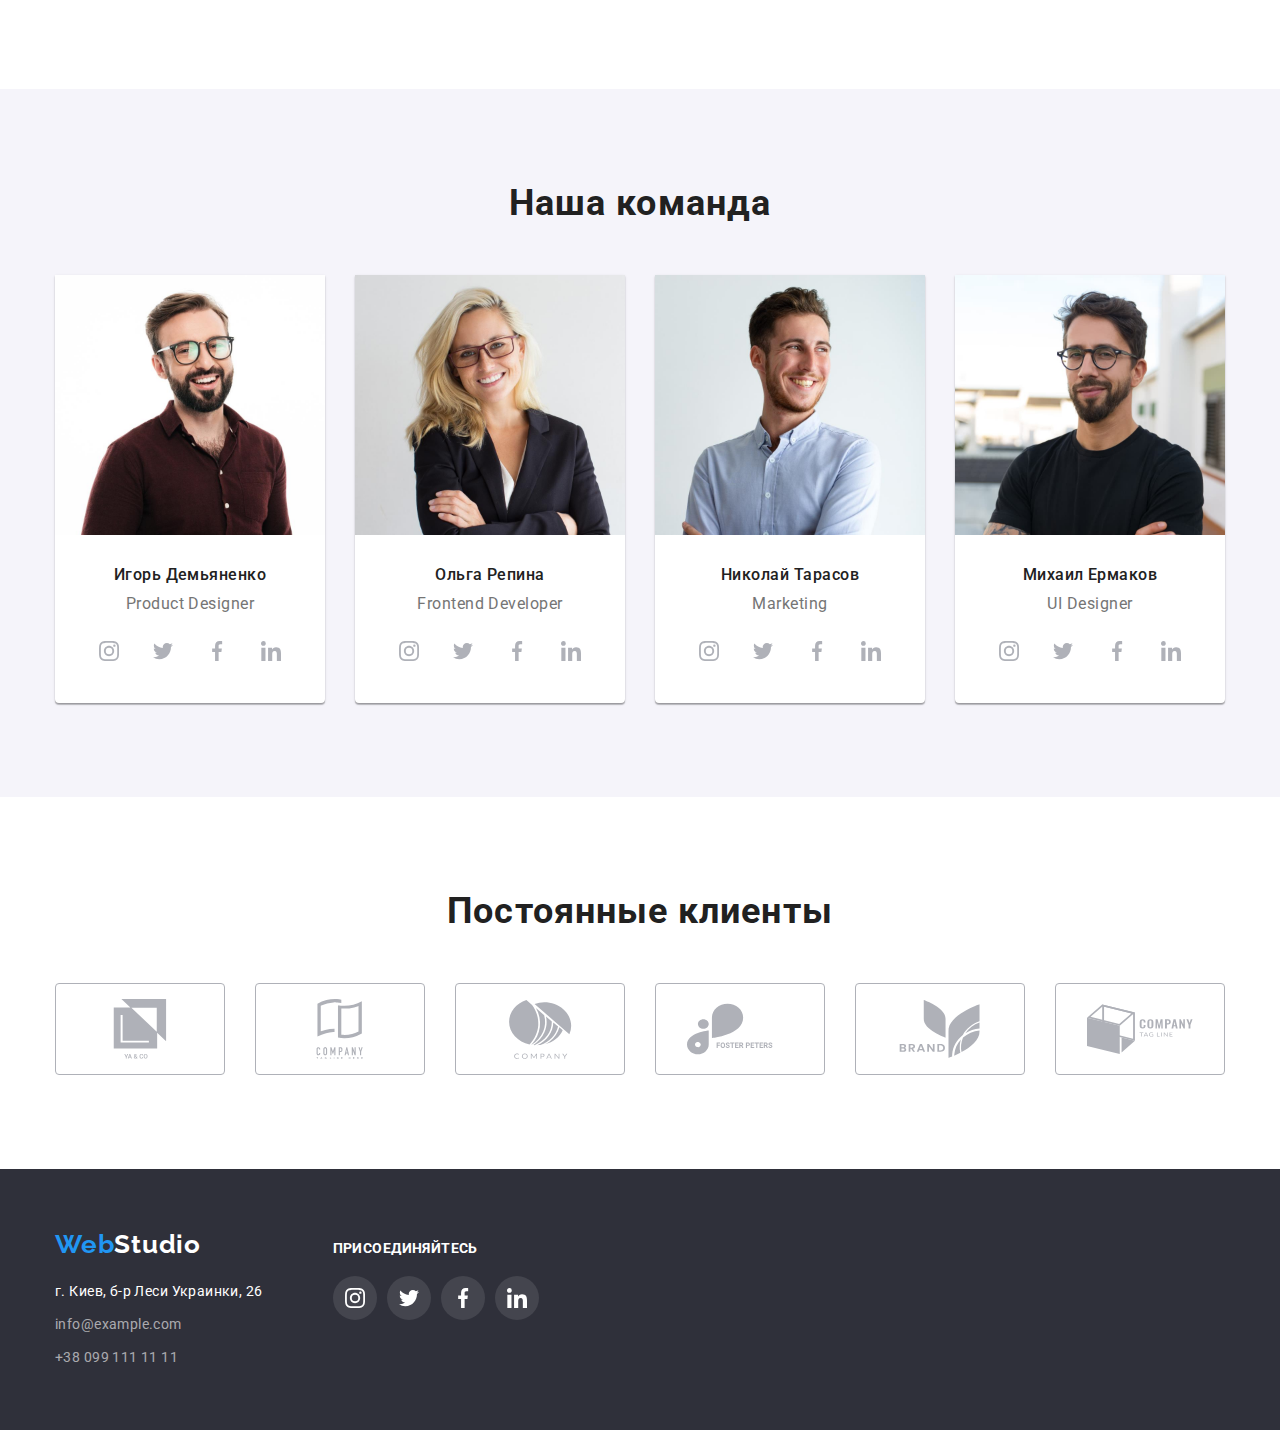
==== commit fe5853cf: "Дз№5" ====
--- a/index.html
+++ b/index.html
@@ -57,7 +57,10 @@
       <!-- Герой -->
       <section class="hero">
         <div class="container">
-          <h1 class="hero-title" lang="ru">Эффективные решения для вашего бизнеса</h1>
+          <h1 class="hero-title" lang="ru">
+            Эффективные решения <br />
+            для вашего бизнеса
+          </h1>
           <button data-modal-open class="hero-button" type="button">Заказать услугу</button>
         </div>
       </section>
--- a/css/styles.css
+++ b/css/styles.css
@@ -238,7 +238,6 @@
     url(../images/hero.jpg);
 }
 .hero-title {
-  width: 696px;
   margin-top: 0;
   font-weight: 900;
   font-size: 44px;
@@ -573,19 +572,34 @@
   height: 100%;
   top: 0;
   left: 0;
-  background-color: rgba(0, 0, 0, 0.5);
 }
 .backdrop.is-hidden {
   opacity: 0;
   pointer-events: none;
+}
+.backdrop-btn-close {
+  display: flex;
+  justify-content: center;
+  align-items: center;
+  position: absolute;
+  top: 8px;
+  right: 8px;
+  width: 30px;
+  height: 30px;
+  border-radius: 50%;
+  box-sizing: border-box;
+  border: 1px solid rgba(0, 0, 0, 0.1);
+  background-color: var(--secondary-text-color);
 }
 .modal {
   position: absolute;
   top: 50%;
   left: 50%;
-  transform: translate(-50%, -50%);
+  transform: translate(-50%, -50%) scale(1);
   min-width: 528px;
   min-height: 581px;
-  padding: 40px;
+  box-shadow: 0px 1px 3px rgba(0, 0, 0, 0.12), 0px 1px 1px rgba(0, 0, 0, 0.14),
+    0px 2px 1px rgba(0, 0, 0, 0.2);
+  border-radius: 4px;
   background-color: var(--secondary-text-color);
 }
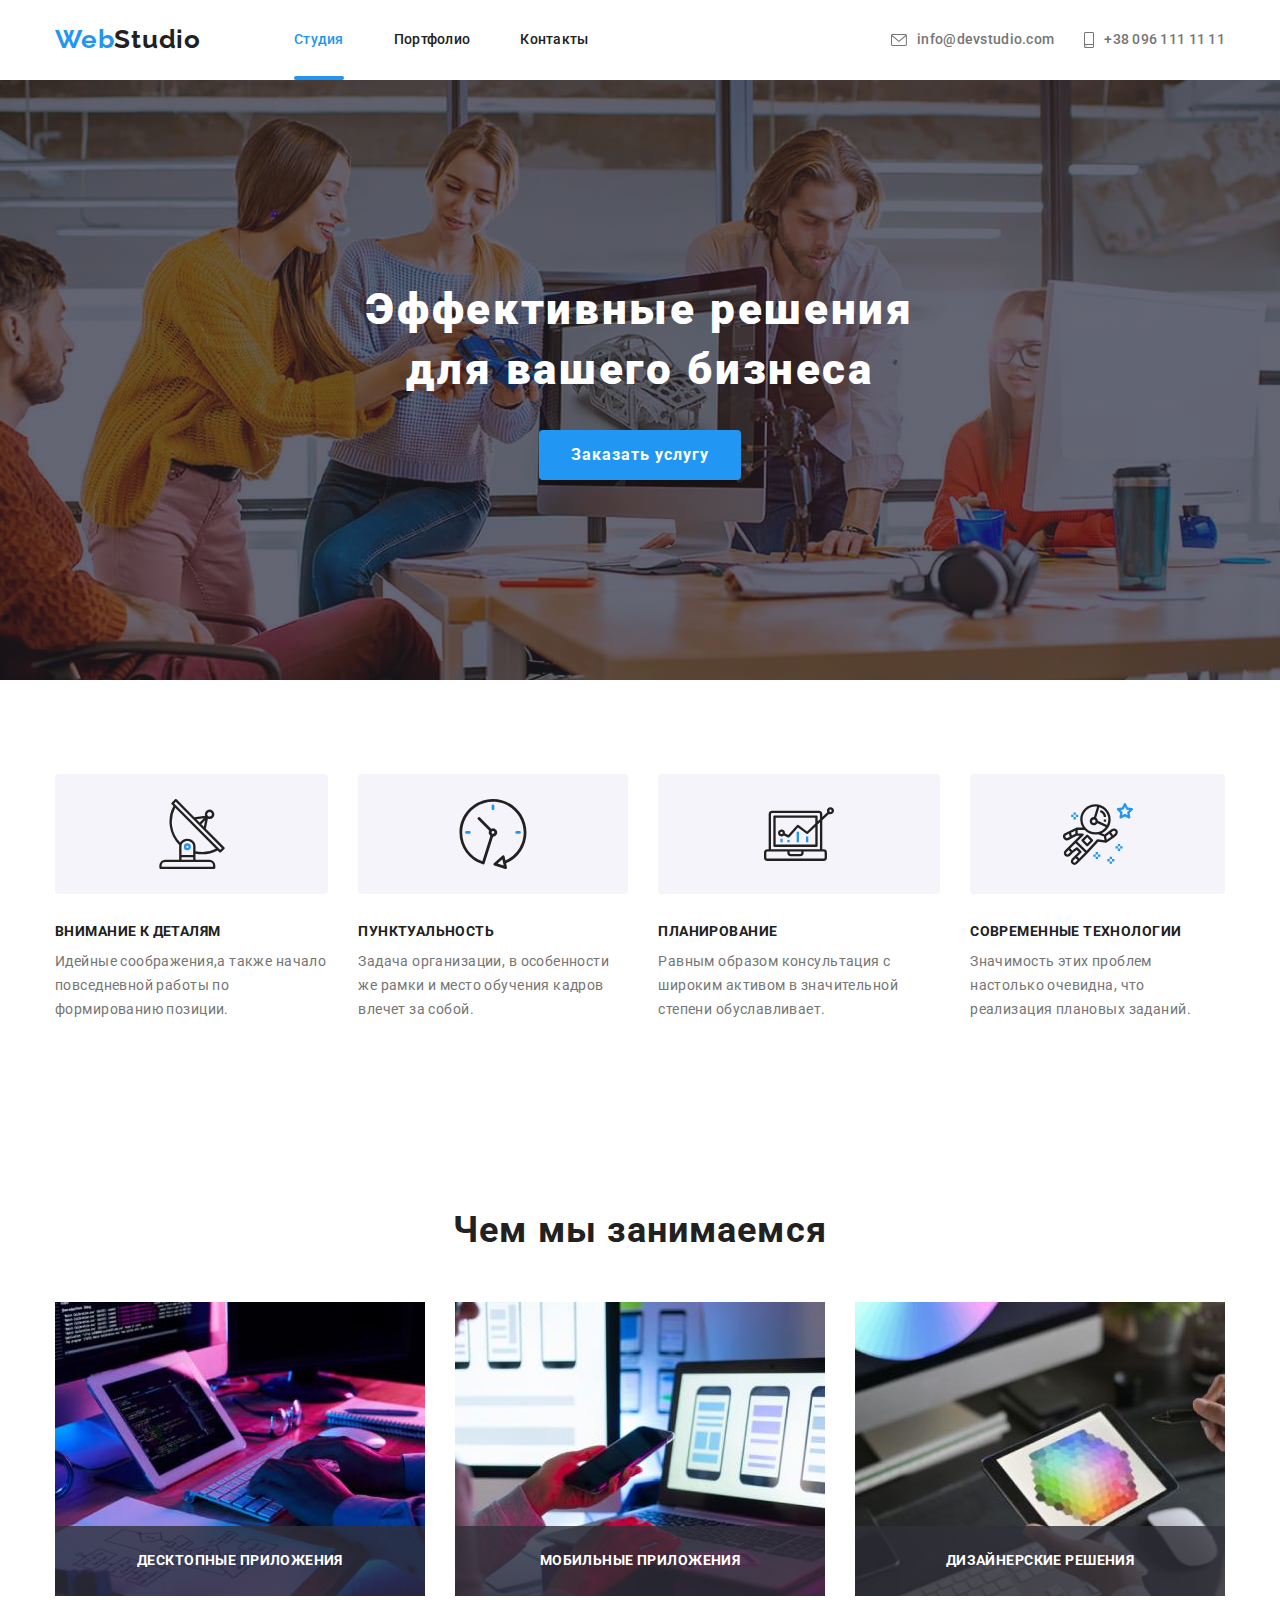
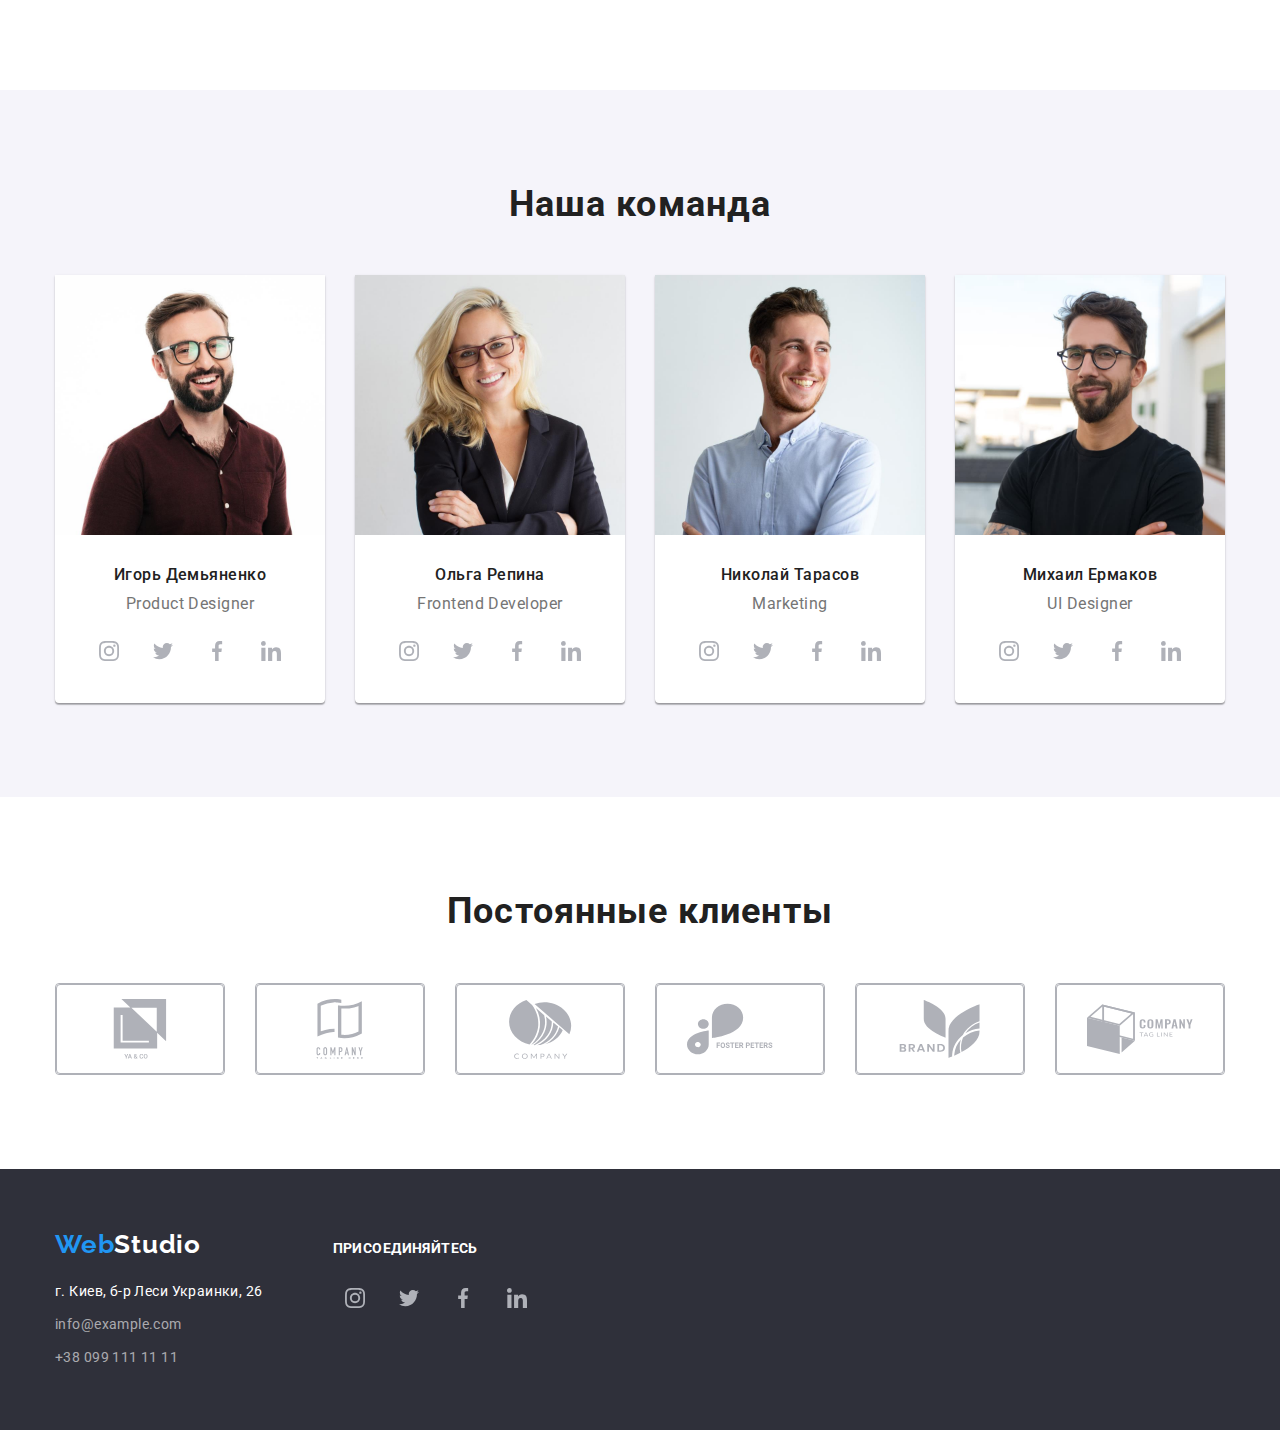
==== commit 58a6eaf6: "24" ====
--- a/index.html
+++ b/index.html
@@ -1,447 +1,488 @@
 <!DOCTYPE html>
 <html lang="en">
-  <head>
-    <meta charset="UTF-8" />
-    <meta http-equiv="X-UA-Compatible" content="IE=edge" />
-    <meta name="viewport" content="width=device-width, initial-scale=1.0" />
-    <title>Document</title>
-    <link rel="preconnect" href="https://fonts.googleapis.com" />
-    <link rel="preconnect" href="https://fonts.gstatic.com" crossorigin />
-    <link
-      href="https://fonts.googleapis.com/css2?family=Raleway:wght@700&family=Roboto:wght@400;500;700;900&display=swap"
-      rel="stylesheet"
-    />
-    <link
-      rel="stylesheet"
-      href="https://cdnjs.cloudflare.com/ajax/libs/modern-normalize/1.1.0/modern-normalize.min.css"
-    />
-    <link rel="stylesheet" href="./css/styles.css" />
-  </head>
-
-  <body>
-    <!-- Хэдер -->
-    <header>
-      <div class="container main-nav">
-        <nav class="menu-nav">
-          <a class="logo" href="">Web<span class="logo-first">Studio</span> </a>
-          <ul class="menu">
-            <li class="menu-item"><a class="menu-link current" href="">Студия</a></li>
-            <li class="menu-item"><a class="menu-link" href="./portfolio.html">Портфолио</a></li>
-            <li class="menu-item"><a class="menu-link" href="">Контакты</a></li>
-          </ul>
-        </nav>
-        <div class="header-contacts">
-          <ul class="contacts">
-            <li class="contacts-item">
-              <a class="contacts-link" href="mailto:info@devstudio.com">
-                <svg class="contacts-link-icon" width="16" height="12">
-                  <use href="./images/icon.svg#icon-envelope"></use>
-                </svg>
-                info@devstudio.com
-              </a>
-            </li>
-            <li class="contacts-item icon-smartphone">
-              <a class="contacts-link" href="tel:+380961111111">
-                <svg class="contacts-link-icon" width="10" height="16">
-                  <use href="./images/icon.svg#icon-smartphone"></use>
-                </svg>
-                +38 096 111 11 11
-              </a>
-            </li>
-          </ul>
-        </div>
-      </div>
-    </header>
-
-    <main>
-      <!-- Герой -->
-      <section class="hero">
-        <div class="container">
-          <h1 class="hero-title" lang="ru">
-            Эффективные решения <br />
-            для вашего бизнеса
-          </h1>
-          <button data-modal-open class="hero-button" type="button">Заказать услугу</button>
-        </div>
-      </section>
-      <!-- Секция выгода -->
-      <section class="section">
-        <div class="container">
-          <h2 class="visually-hidden">Преимущества компании</h2>
-          <ul class="benefits">
-            <li class="benefits-item">
-              <div class="benefits-image">
-                <svg class="benefits-icon" width="70" height="70">
-                  <use href="./images/icon.svg#icon-antenna"></use>
-                </svg>
-              </div>
-              <h3 class="benefits-title" lang="ru">Внимание к деталям</h3>
-              <p class="benefits-text" lang="ru">
-                Идейные соображения,а также начало повседневной работы по формированию позиции.
-              </p>
-            </li>
-            <li class="benefits-item">
-              <div class="benefits-image">
-                <svg class="benefits-icon" width="70" height="70">
-                  <use href="./images/icon.svg#icon-clock"></use>
-                </svg>
-              </div>
-              <h3 class="benefits-title" lang="ru">Пунктуальность</h3>
-              <p class="benefits-text" lang="ru">
-                Задача организации, в особенности же рамки и место обучения кадров влечет за собой.
-              </p>
-            </li>
-            <li class="benefits-item">
-              <div class="benefits-image">
-                <svg class="benefits-icon" width="70" height="70">
-                  <use href="./images/icon.svg#icon-diagram"></use>
-                </svg>
-              </div>
-              <h3 class="benefits-title" lang="ru">Планирование</h3>
-              <p class="benefits-text" lang="ru">
-                Равным образом консультация с широким активом в значительной степени обуславливает.
-              </p>
-            </li>
-            <li class="benefits-item">
-              <div class="benefits-image">
-                <svg class="benefits-icon" width="70" height="70">
-                  <use href="./images/icon.svg#icon-astronaut"></use>
-                </svg>
-              </div>
-              <h3 class="benefits-title" lang="ru">Современные технологии</h3>
-              <p class="benefits-text" lang="ru">
-                Значимость этих проблем настолько очевидна, что реализация плановых заданий.
-              </p>
-            </li>
-          </ul>
-        </div>
-      </section>
-      <!-- Вид деятельности -->
-      <section class="section">
-        <div class="container">
-          <h2 class="classes">Чем мы занимаемся</h2>
-          <ul class="classes-item">
-            <li class="classes-img">
-              <div class="classes-tumb">
-                <img src="./images/img1.jpg" alt="Working with loops" width="370" height="294" />
-                <p class="classes-label">Десктопные приложения</p>
-              </div>
-            </li>
-            <li class="classes-img">
-              <div class="classes-tumb">
-                <img
-                  src="./images/img2.jpg"
-                  alt="Working on mobile applications"
-                  width="370"
-                  height="294"
-                />
-                <p class="classes-label">Мобильные приложения</p>
-              </div>
-            </li>
-            <li class="classes-img">
-              <div class="classes-tumb">
-                <img
-                  src="./images/img3.jpg"
-                  alt="Working with color picking"
-                  width="370"
-                  height="294"
-                />
-                <p class="classes-label">Дизайнерские решения</p>
-              </div>
-            </li>
-          </ul>
-        </div>
-      </section>
-      <!-- Команда -->
-      <section class="section commands">
-        <div class="container">
-          <h2 class="command">Наша команда</h2>
-          <ul class="command-name">
-            <li class="command-img">
-              <img src="./images/Igor.jpg" alt="Igor" width="270" height="260" />
-              <div class="command-selector">
-                <h3 class="command-name-title" lang="ru">Игорь Демьяненко</h3>
-                <p class="command-name-text">Product Designer</p>
-                <ul class="social">
-                  <li class="social-item">
-                    <a class="social-link social-inversed" href="#instagram">
-                      <svg class="social-icon" width="20" height="20">
-                        <use href="./images/icon.svg#icon-instagram"></use>
-                      </svg>
-                    </a>
-                  </li>
-                  <li class="social-item">
-                    <a class="social-link social-inversed" href="#twitter">
-                      <svg class="social-icon" width="20" height="20">
-                        <use href="./images/icon.svg#icon-twitter"></use>
-                      </svg>
-                    </a>
-                  </li>
-                  <li class="social-item">
-                    <a class="social-link social-inversed" href="#facebook">
-                      <svg class="social-icon" width="20" height="20">
-                        <use href="./images/icon.svg#icon-facebook"></use>
-                      </svg>
-                    </a>
-                  </li>
-                  <li class="social-item">
-                    <a class="social-link social-inversed" href="#in">
-                      <svg class="social-icon" width="20" height="20">
-                        <use href="./images/icon.svg#icon-in"></use>
-                      </svg>
-                    </a>
-                  </li>
-                </ul>
-              </div>
-            </li>
-
-            <li class="command-img">
-              <img src="./images/Olga.jpg" alt="Olga" width="270" height="260" />
-              <div class="command-selector">
-                <h3 class="command-name-title" lang="ru">Ольга Репина</h3>
-                <p class="command-name-text">Frontend Developer</p>
-                <ul class="social">
-                  <li class="social-item">
-                    <a class="social-link social-inversed" href="#instagram">
-                      <svg class="social-icon" width="20" height="20">
-                        <use href="./images/icon.svg#icon-instagram"></use>
-                      </svg>
-                    </a>
-                  </li>
-                  <li class="social-item">
-                    <a class="social-link social-inversed" href="#twitter">
-                      <svg class="social-icon" width="20" height="20">
-                        <use href="./images/icon.svg#icon-twitter"></use>
-                      </svg>
-                    </a>
-                  </li>
-                  <li class="social-item">
-                    <a class="social-link social-inversed" href="#facebook">
-                      <svg class="social-icon" width="20" height="20">
-                        <use href="./images/icon.svg#icon-facebook"></use>
-                      </svg>
-                    </a>
-                  </li>
-                  <li class="social-item">
-                    <a class="social-link social-inversed" href="#in">
-                      <svg class="social-icon" width="20" height="20">
-                        <use href="./images/icon.svg#icon-in"></use>
-                      </svg>
-                    </a>
-                  </li>
-                </ul>
-              </div>
-            </li>
-
-            <li class="command-img">
-              <img src="./images/Nikolay.jpg" alt="Nikolay" width="270" height="260" />
-              <div class="command-selector">
-                <h3 class="command-name-title" lang="ru">Николай Тарасов</h3>
-                <p class="command-name-text">Marketing</p>
-                <p></p>
-                <ul class="social">
-                  <li class="social-item">
-                    <a class="social-link social-inversed" href="#instagram">
-                      <svg class="social-icon" width="20" height="20">
-                        <use href="./images/icon.svg#icon-instagram"></use>
-                      </svg>
-                    </a>
-                  </li>
-                  <li class="social-item">
-                    <a class="social-link social-inversed" href="#twitter">
-                      <svg class="social-icon" width="20" height="20">
-                        <use href="./images/icon.svg#icon-twitter"></use>
-                      </svg>
-                    </a>
-                  </li>
-                  <li class="social-item">
-                    <a class="social-link social-inversed" href="#facebook">
-                      <svg class="social-icon" width="20" height="20">
-                        <use href="./images/icon.svg#icon-facebook"></use>
-                      </svg>
-                    </a>
-                  </li>
-                  <li class="social-item">
-                    <a class="social-link social-inversed" href="#in">
-                      <svg class="social-icon" width="20" height="20">
-                        <use href="./images/icon.svg#icon-in"></use>
-                      </svg>
-                    </a>
-                  </li>
-                </ul>
-              </div>
-            </li>
-
-            <li class="command-img">
-              <img src="./images/Michail.jpg" alt="Michail" width="270" height="260" />
-              <div class="command-selector">
-                <h3 class="command-name-title" lang="ru">Михаил Ермаков</h3>
-                <p class="command-name-text">UI Designer</p>
-                <ul class="social">
-                  <li class="social-item">
-                    <a class="social-link social-inversed" href="#instagram">
-                      <svg class="social-icon" width="20" height="20">
-                        <use href="./images/icon.svg#icon-instagram"></use>
-                      </svg>
-                    </a>
-                  </li>
-                  <li class="social-item">
-                    <a class="social-link social-inversed" href="#twitter">
-                      <svg class="social-icon" width="20" height="20">
-                        <use href="./images/icon.svg#icon-twitter"></use>
-                      </svg>
-                    </a>
-                  </li>
-                  <li class="social-item">
-                    <a class="social-link social-inversed" href="#facebook">
-                      <svg class="social-icon" width="20" height="20">
-                        <use href="./images/icon.svg#icon-facebook"></use>
-                      </svg>
-                    </a>
-                  </li>
-                  <li class="social-item">
-                    <a class="social-link social-inversed" href="#in">
-                      <svg class="social-icon" width="20" height="20">
-                        <use href="./images/icon.svg#icon-in"></use>
-                      </svg>
-                    </a>
-                  </li>
-                </ul>
-              </div>
-            </li>
-          </ul>
-        </div>
-      </section>
-      <!-- Клиенты -->
-      <section class="section">
-        <div class="container">
-          <h2 class="clients">Постоянные клиенты</h2>
-          <ul class="clients-permanent">
-            <li class="clients-item">
-              <a class="clients-link" href="">
-                <svg class="clients-link-icon">
-                  <use href="./images/icon.svg#icon-yaco"></use>
-                </svg>
-              </a>
-            </li>
-
-            <li class="clients-item">
-              <a class="clients-link" href="">
-                <svg class="clients-link-icon">
-                  <use href="./images/icon.svg#icon-companyone"></use>
-                </svg>
-              </a>
-            </li>
-
-            <li class="clients-item">
-              <a class="clients-link" href="">
-                <svg class="clients-link-icon">
-                  <use href="./images/icon.svg#icon-companytwo"></use>
-                </svg>
-              </a>
-            </li>
-
-            <li class="clients-item">
-              <a class="clients-link" href="">
-                <svg class="clients-link-icon">
-                  <use href="./images/icon.svg#icon-fosters"></use>
-                </svg>
-              </a>
-            </li>
-
-            <li class="clients-item">
-              <a class="clients-link" href="">
-                <svg class="clients-link-icon">
-                  <use href="./images/icon.svg#icon-brand"></use>
-                </svg>
-              </a>
-            </li>
-
-            <li class="clients-item">
-              <a class="clients-link" href="">
-                <svg class="clients-link-icon">
-                  <use href="./images/icon.svg#icon-companythree"></use>
-                </svg>
-              </a>
-            </li>
-          </ul>
-        </div>
-      </section>
-    </main>
-    <!-- Футер -->
-    <footer class="footer">
-      <div class="container footer-main">
-        <address class="address">
-          <div class="footer-address">
-            <a class="logo" href="">Web<span class="logo-second">Studio</span></a>
-
-            <ul class="footer-nav">
-              <li class="footer-nav-item">
-                <a
-                  class="footer-nav-link"
-                  href="https://goo.gl/maps/Tve16uMiMmE9oABs9"
-                  target="_blank"
-                  rel="noopener noreferrer"
-                  lang="ru"
-                >
-                  г. Киев, б-р Леси Украинки, 26
-                </a>
-              </li>
-              <li class="footer-nav-item">
-                <a class="footer-nav-links" href="mailto:info@example.com">info@example.com</a>
-              </li>
-              <li class="footer-nav-item">
-                <a class="footer-nav-links" href="tel:+380991111111">+38 099 111 11 11</a>
-              </li>
-            </ul>
-          </div>
-          <div>
-            <p class="join-title">присоединяйтесь</p>
-            <ul class="join">
-              <li class="social-item">
-                <a class="social-link" href="#instagram">
-                  <svg class="social-icon" width="20" height="20">
-                    <use href="./images/icon.svg#icon-instagram"></use>
-                  </svg>
-                </a>
-              </li>
-              <li class="social-item">
-                <a class="social-link" href="#twitter">
-                  <svg class="social-icon" width="20" height="20">
-                    <use href="./images/icon.svg#icon-twitter"></use>
-                  </svg>
-                </a>
-              </li>
-              <li class="social-item">
-                <a class="social-link" href="#facebook">
-                  <svg class="social-icon" width="20" height="20">
-                    <use href="./images/icon.svg#icon-facebook"></use>
-                  </svg>
-                </a>
-              </li>
-              <li class="social-item">
-                <a class="social-link" href="#in">
-                  <svg class="social-icon" width="20" height="20">
-                    <use href="./images/icon.svg#icon-in"></use>
-                  </svg>
-                </a>
-              </li>
-            </ul>
-          </div>
-        </address>
-      </div>
-    </footer>
-    <!-- Модальное окно -->
-    <div class="backdrop is-hidden" data-modal>
-      <div class="modal">
-        <button class="backdrop-btn-close" data-modal-close>
-          <svg class="social-icon" width="11" height="11">
-            <use href="./images/icon.svg#icon-close"></use>
-          </svg>
-        </button>
-      </div>
-    </div>
-    <!-- Скрипт модального окна -->
-    <script src="./js/modal.js"></script>
-  </body>
+	<head>
+		<meta charset="UTF-8" />
+		<meta http-equiv="X-UA-Compatible" content="IE=edge" />
+		<meta name="viewport" content="width=device-width, initial-scale=1.0" />
+		<title>Document</title>
+		<link rel="preconnect" href="https://fonts.googleapis.com" />
+		<link rel="preconnect" href="https://fonts.gstatic.com" crossorigin />
+		<link
+			href="https://fonts.googleapis.com/css2?family=Raleway:wght@700&family=Roboto:wght@400;500;700;900&display=swap"
+			rel="stylesheet"
+		/>
+		<link
+			rel="stylesheet"
+			href="https://cdnjs.cloudflare.com/ajax/libs/modern-normalize/1.1.0/modern-normalize.min.css"
+		/>
+		<link rel="stylesheet" href="./css/styles.css" />
+	</head>
+
+	<body>
+		<!-- Хэдер -->
+		<header>
+			<div class="container main-nav">
+				<nav class="menu-nav">
+					<a class="logo" href="">Web<span class="logo-first">Studio</span> </a>
+					<ul class="menu">
+						<li class="menu-item">
+							<a class="menu-link current" href="">Студия</a>
+						</li>
+						<li class="menu-item">
+							<a class="menu-link" href="./portfolio.html">Портфолио</a>
+						</li>
+						<li class="menu-item"><a class="menu-link" href="">Контакты</a></li>
+					</ul>
+				</nav>
+				<div class="header-contacts">
+					<ul class="contacts">
+						<li class="contacts-item">
+							<a class="contacts-link" href="mailto:info@devstudio.com">
+								<svg class="contacts-link-icon" width="16" height="12">
+									<use href="./images/icon.svg#icon-envelope"></use>
+								</svg>
+								info@devstudio.com
+							</a>
+						</li>
+						<li class="contacts-item icon-smartphone">
+							<a class="contacts-link" href="tel:+380961111111">
+								<svg class="contacts-link-icon" width="10" height="16">
+									<use href="./images/icon.svg#icon-smartphone"></use>
+								</svg>
+								+38 096 111 11 11
+							</a>
+						</li>
+					</ul>
+				</div>
+			</div>
+		</header>
+
+		<main>
+			<!-- Герой -->
+			<section class="hero">
+				<div class="container">
+					<h1 class="hero-title" lang="ru">
+						Эффективные решения <br />
+						для вашего бизнеса
+					</h1>
+					<button data-modal-open class="hero-button" type="button">
+						Заказать услугу
+					</button>
+				</div>
+			</section>
+			<!-- Секция выгода -->
+			<section class="section">
+				<div class="container">
+					<h2 class="visually-hidden">Преимущества компании</h2>
+					<ul class="benefits">
+						<li class="benefits-item">
+							<div class="benefits-image">
+								<svg class="benefits-icon" width="70" height="70">
+									<use href="./images/icon.svg#icon-antenna"></use>
+								</svg>
+							</div>
+							<h3 class="benefits-title" lang="ru">Внимание к деталям</h3>
+							<p class="benefits-text" lang="ru">
+								Идейные соображения,а также начало повседневной работы по
+								формированию позиции.
+							</p>
+						</li>
+						<li class="benefits-item">
+							<div class="benefits-image">
+								<svg class="benefits-icon" width="70" height="70">
+									<use href="./images/icon.svg#icon-clock"></use>
+								</svg>
+							</div>
+							<h3 class="benefits-title" lang="ru">Пунктуальность</h3>
+							<p class="benefits-text" lang="ru">
+								Задача организации, в особенности же рамки и место обучения
+								кадров влечет за собой.
+							</p>
+						</li>
+						<li class="benefits-item">
+							<div class="benefits-image">
+								<svg class="benefits-icon" width="70" height="70">
+									<use href="./images/icon.svg#icon-diagram"></use>
+								</svg>
+							</div>
+							<h3 class="benefits-title" lang="ru">Планирование</h3>
+							<p class="benefits-text" lang="ru">
+								Равным образом консультация с широким активом в значительной
+								степени обуславливает.
+							</p>
+						</li>
+						<li class="benefits-item">
+							<div class="benefits-image">
+								<svg class="benefits-icon" width="70" height="70">
+									<use href="./images/icon.svg#icon-astronaut"></use>
+								</svg>
+							</div>
+							<h3 class="benefits-title" lang="ru">Современные технологии</h3>
+							<p class="benefits-text" lang="ru">
+								Значимость этих проблем настолько очевидна, что реализация
+								плановых заданий.
+							</p>
+						</li>
+					</ul>
+				</div>
+			</section>
+			<!-- Вид деятельности -->
+			<section class="section">
+				<div class="container">
+					<h2 class="classes">Чем мы занимаемся</h2>
+					<ul class="classes-item">
+						<li class="classes-img">
+							<div class="classes-tumb">
+								<img
+									src="./images/img1.jpg"
+									alt="Working with loops"
+									width="370"
+									height="294"
+								/>
+								<p class="classes-label">Десктопные приложения</p>
+							</div>
+						</li>
+						<li class="classes-img">
+							<div class="classes-tumb">
+								<img
+									src="./images/img2.jpg"
+									alt="Working on mobile applications"
+									width="370"
+									height="294"
+								/>
+								<p class="classes-label">Мобильные приложения</p>
+							</div>
+						</li>
+						<li class="classes-img">
+							<div class="classes-tumb">
+								<img
+									src="./images/img3.jpg"
+									alt="Working with color picking"
+									width="370"
+									height="294"
+								/>
+								<p class="classes-label">Дизайнерские решения</p>
+							</div>
+						</li>
+					</ul>
+				</div>
+			</section>
+			<!-- Команда -->
+			<section class="section commands">
+				<div class="container">
+					<h2 class="command">Наша команда</h2>
+					<ul class="command-name">
+						<li class="command-img">
+							<img
+								src="./images/Igor.jpg"
+								alt="Igor"
+								width="270"
+								height="260"
+							/>
+							<div class="command-selector">
+								<h3 class="command-name-title" lang="ru">Игорь Демьяненко</h3>
+								<p class="command-name-text">Product Designer</p>
+								<ul class="social">
+									<li class="social-item">
+										<a class="social-link social-inversed" href="#instagram">
+											<svg class="social-icon" width="20" height="20">
+												<use href="./images/icon.svg#icon-instagram"></use>
+											</svg>
+										</a>
+									</li>
+									<li class="social-item">
+										<a class="social-link social-inversed" href="#twitter">
+											<svg class="social-icon" width="20" height="20">
+												<use href="./images/icon.svg#icon-twitter"></use>
+											</svg>
+										</a>
+									</li>
+									<li class="social-item">
+										<a class="social-link social-inversed" href="#facebook">
+											<svg class="social-icon" width="20" height="20">
+												<use href="./images/icon.svg#icon-facebook"></use>
+											</svg>
+										</a>
+									</li>
+									<li class="social-item">
+										<a class="social-link social-inversed" href="#in">
+											<svg class="social-icon" width="20" height="20">
+												<use href="./images/icon.svg#icon-in"></use>
+											</svg>
+										</a>
+									</li>
+								</ul>
+							</div>
+						</li>
+
+						<li class="command-img">
+							<img
+								src="./images/Olga.jpg"
+								alt="Olga"
+								width="270"
+								height="260"
+							/>
+							<div class="command-selector">
+								<h3 class="command-name-title" lang="ru">Ольга Репина</h3>
+								<p class="command-name-text">Frontend Developer</p>
+								<ul class="social">
+									<li class="social-item">
+										<a class="social-link social-inversed" href="#instagram">
+											<svg class="social-icon" width="20" height="20">
+												<use href="./images/icon.svg#icon-instagram"></use>
+											</svg>
+										</a>
+									</li>
+									<li class="social-item">
+										<a class="social-link social-inversed" href="#twitter">
+											<svg class="social-icon" width="20" height="20">
+												<use href="./images/icon.svg#icon-twitter"></use>
+											</svg>
+										</a>
+									</li>
+									<li class="social-item">
+										<a class="social-link social-inversed" href="#facebook">
+											<svg class="social-icon" width="20" height="20">
+												<use href="./images/icon.svg#icon-facebook"></use>
+											</svg>
+										</a>
+									</li>
+									<li class="social-item">
+										<a class="social-link social-inversed" href="#in">
+											<svg class="social-icon" width="20" height="20">
+												<use href="./images/icon.svg#icon-in"></use>
+											</svg>
+										</a>
+									</li>
+								</ul>
+							</div>
+						</li>
+
+						<li class="command-img">
+							<img
+								src="./images/Nikolay.jpg"
+								alt="Nikolay"
+								width="270"
+								height="260"
+							/>
+							<div class="command-selector">
+								<h3 class="command-name-title" lang="ru">Николай Тарасов</h3>
+								<p class="command-name-text">Marketing</p>
+								<p></p>
+								<ul class="social">
+									<li class="social-item">
+										<a class="social-link social-inversed" href="#instagram">
+											<svg class="social-icon" width="20" height="20">
+												<use href="./images/icon.svg#icon-instagram"></use>
+											</svg>
+										</a>
+									</li>
+									<li class="social-item">
+										<a class="social-link social-inversed" href="#twitter">
+											<svg class="social-icon" width="20" height="20">
+												<use href="./images/icon.svg#icon-twitter"></use>
+											</svg>
+										</a>
+									</li>
+									<li class="social-item">
+										<a class="social-link social-inversed" href="#facebook">
+											<svg class="social-icon" width="20" height="20">
+												<use href="./images/icon.svg#icon-facebook"></use>
+											</svg>
+										</a>
+									</li>
+									<li class="social-item">
+										<a class="social-link social-inversed" href="#in">
+											<svg class="social-icon" width="20" height="20">
+												<use href="./images/icon.svg#icon-in"></use>
+											</svg>
+										</a>
+									</li>
+								</ul>
+							</div>
+						</li>
+
+						<li class="command-img">
+							<img
+								src="./images/Michail.jpg"
+								alt="Michail"
+								width="270"
+								height="260"
+							/>
+							<div class="command-selector">
+								<h3 class="command-name-title" lang="ru">Михаил Ермаков</h3>
+								<p class="command-name-text">UI Designer</p>
+								<ul class="social">
+									<li class="social-item">
+										<a class="social-link social-inversed" href="#instagram">
+											<svg class="social-icon" width="20" height="20">
+												<use href="./images/icon.svg#icon-instagram"></use>
+											</svg>
+										</a>
+									</li>
+									<li class="social-item">
+										<a class="social-link social-inversed" href="#twitter">
+											<svg class="social-icon" width="20" height="20">
+												<use href="./images/icon.svg#icon-twitter"></use>
+											</svg>
+										</a>
+									</li>
+									<li class="social-item">
+										<a class="social-link social-inversed" href="#facebook">
+											<svg class="social-icon" width="20" height="20">
+												<use href="./images/icon.svg#icon-facebook"></use>
+											</svg>
+										</a>
+									</li>
+									<li class="social-item">
+										<a class="social-link social-inversed" href="#in">
+											<svg class="social-icon" width="20" height="20">
+												<use href="./images/icon.svg#icon-in"></use>
+											</svg>
+										</a>
+									</li>
+								</ul>
+							</div>
+						</li>
+					</ul>
+				</div>
+			</section>
+			<!-- Клиенты -->
+			<section class="section">
+				<div class="container">
+					<h2 class="clients">Постоянные клиенты</h2>
+					<ul class="clients-permanent">
+						<li class="clients-item">
+							<a class="clients-link" href="">
+								<svg class="clients-link-icon">
+									<use href="./images/icon.svg#icon-yaco"></use>
+								</svg>
+							</a>
+						</li>
+
+						<li class="clients-item">
+							<a class="clients-link" href="">
+								<svg class="clients-link-icon">
+									<use href="./images/icon.svg#icon-companyone"></use>
+								</svg>
+							</a>
+						</li>
+
+						<li class="clients-item">
+							<a class="clients-link" href="">
+								<svg class="clients-link-icon">
+									<use href="./images/icon.svg#icon-companytwo"></use>
+								</svg>
+							</a>
+						</li>
+
+						<li class="clients-item">
+							<a class="clients-link" href="">
+								<svg class="clients-link-icon">
+									<use href="./images/icon.svg#icon-fosters"></use>
+								</svg>
+							</a>
+						</li>
+
+						<li class="clients-item">
+							<a class="clients-link" href="">
+								<svg class="clients-link-icon">
+									<use href="./images/icon.svg#icon-brand"></use>
+								</svg>
+							</a>
+						</li>
+
+						<li class="clients-item">
+							<a class="clients-link" href="">
+								<svg class="clients-link-icon">
+									<use href="./images/icon.svg#icon-companythree"></use>
+								</svg>
+							</a>
+						</li>
+					</ul>
+				</div>
+			</section>
+		</main>
+		<!-- Футер -->
+		<footer class="footer">
+			<div class="container footer-main">
+				<address class="address">
+					<div class="footer-address">
+						<a class="logo" href=""
+							>Web<span class="logo-second">Studio</span></a
+						>
+
+						<ul class="footer-nav">
+							<li class="footer-nav-item">
+								<a
+									class="footer-nav-link"
+									href="https://goo.gl/maps/Tve16uMiMmE9oABs9"
+									target="_blank"
+									rel="noopener noreferrer"
+									lang="ru"
+								>
+									г. Киев, б-р Леси Украинки, 26
+								</a>
+							</li>
+							<li class="footer-nav-item">
+								<a class="footer-nav-links" href="mailto:info@example.com"
+									>info@example.com</a
+								>
+							</li>
+							<li class="footer-nav-item">
+								<a class="footer-nav-links" href="tel:+380991111111"
+									>+38 099 111 11 11</a
+								>
+							</li>
+						</ul>
+					</div>
+					<div>
+						<p class="join-title">присоединяйтесь</p>
+						<ul class="join">
+							<li class="social-item">
+								<a class="social-link social-link-inversed" href="#instagram">
+									<svg class="social-icon" width="20" height="20">
+										<use href="./images/icon.svg#icon-instagram"></use>
+									</svg>
+								</a>
+							</li>
+							<li class="social-item">
+								<a class="social-link social-link-inversed" href="#twitter">
+									<svg class="social-icon" width="20" height="20">
+										<use href="./images/icon.svg#icon-twitter"></use>
+									</svg>
+								</a>
+							</li>
+							<li class="social-item">
+								<a class="social-link social-link-inversed" href="#facebook">
+									<svg class="social-icon" width="20" height="20">
+										<use href="./images/icon.svg#icon-facebook"></use>
+									</svg>
+								</a>
+							</li>
+							<li class="social-item">
+								<a class="social-link social-link-inversed" href="#in">
+									<svg class="social-icon" width="20" height="20">
+										<use href="./images/icon.svg#icon-in"></use>
+									</svg>
+								</a>
+							</li>
+						</ul>
+					</div>
+				</address>
+			</div>
+		</footer>
+		<!-- Модальное окно -->
+		<div class="backdrop is-hidden" data-modal>
+			<div class="modal">
+				<button class="backdrop-btn-close" data-modal-close>
+					<svg class="social-icon" width="11" height="11">
+						<use href="./images/icon.svg#icon-close"></use>
+					</svg>
+				</button>
+			</div>
+		</div>
+		<!-- Скрипт модального окна -->
+		<script src="./js/modal.js"></script>
+	</body>
 </html>
--- a/css/styles.css
+++ b/css/styles.css
@@ -1,46 +1,34 @@
-html {
-  box-sizing: border-box;
-}
-
-*,
-*::before,
-*::after {
-  box-sizing: inherit;
-}
 :root {
-  --primary-text-color: #212121;
-  --back-ground-color: #2196f3;
-  --secondary-text-color: #ffffff;
-  --hero-color: #2f303a;
-  --light-text-color: #757575;
-  --border-line-color: #ececec;
-  --footer-background-color: rgba(255, 255, 255, 0.6);
-  --command-fon: #f5f4fa;
-  --works-bg-color: #eeeeee;
-  --icon-border-color: #afb1b8;
-  --classes-background: rgba(47, 48, 58, 0.8);
-  --works-bgc: rgba(33, 150, 243, 0.9);
-}
-:root {
-  --timing-function: 250ms cubic-bezier(0.4, 0, 0.2, 1);
-}
-/* Функция времени */
-
+	--primary-text-color: #212121;
+	--back-ground-color: #2196f3;
+	--secondary-text-color: #ffffff;
+	--hero-color: #2f303a;
+	--light-text-color: #757575;
+	--border-line-color: #ececec;
+	--footer-background-color: rgba(255, 255, 255, 0.6);
+	--command-fon: #f5f4fa;
+	--works-bg-color: #eeeeee;
+	--icon-border-color: #afb1b8;
+	--classes-background: rgba(47, 48, 58, 0.8);
+	--works-bgc: rgba(33, 150, 243, 0.9);
+	--transition-time: 500ms;
+	--transition-function: cubic-bezier(0.4, 0, 0.2, 1);
+}
 body {
-  font-family: 'Roboto', sans-serif;
-  color: var(--primary-text-color);
-  background-color: var(--secondary-text-color);
+	font-family: "Roboto", sans-serif;
+	color: var(--primary-text-color);
+	background-color: var(--secondary-text-color);
 }
 
 a {
-  text-decoration: none;
+	text-decoration: none;
 }
 .container {
-  margin: 0 auto;
-  width: 1200px;
-  padding-left: 15px;
-  padding-right: 15px;
-  /* outline: 2px solid red; */
+	margin: 0 auto;
+	width: 1200px;
+	padding-left: 15px;
+	padding-right: 15px;
+	/* outline: 2px solid red; */
 }
 h1,
 h2,
@@ -49,55 +37,66 @@
 h5,
 h6,
 p {
-  margin: 0;
+	margin: 0;
 }
 ul {
-  margin: 0;
-  padding: 0;
-  list-style: none;
+	margin: 0;
+	padding: 0;
+	list-style: none;
 }
 img {
-  display: block;
-  height: auto;
-  max-width: 100%;
+	display: block;
+	height: auto;
+	max-width: 100%;
 }
 .visually-hidden {
-  margin-top: 0;
-  position: absolute;
-  clip: rect(1px, 1px, 1px, 1px);
-  padding: 0;
-  border: 0;
-  height: 1px;
-  width: 1px;
-  overflow: hidden;
+	margin-top: 0;
+	position: absolute;
+	clip: rect(1px, 1px, 1px, 1px);
+	padding: 0;
+	border: 0;
+	height: 1px;
+	width: 1px;
+	overflow: hidden;
 }
 
 .section {
-  padding-top: 94px;
-  padding-bottom: 94px;
-  /* border: 1px solid red; */
-}
-
+	padding-top: 94px;
+	padding-bottom: 94px;
+	/* border: 1px solid red; */
+}
+/* Кнопки */
+.hero-button,
+.filter-button,
+.backdrop-btn-close {
+	margin: 0 auto;
+	text-align: center;
+	border-radius: 4px;
+	border: 0;
+	background-color: var(--back-ground-color);
+	color: var(--secondary-text-color);
+	cursor: pointer;
+}
 /* хэдер */
 .header {
-  background-color: var(--secondary-text-color);
-  border-bottom: 2px solid var(--border-line-color);
+	background-color: var(--secondary-text-color);
+	border-bottom: 2px solid var(--border-line-color);
 }
 
 .logo {
-  font-family: Raleway;
-  font-weight: 700;
-  font-size: 26px;
-  line-height: 1.2;
-  letter-spacing: 0.03em;
-  color: var(--back-ground-color);
-  font-style: normal;
+	font-family: Raleway;
+	font-weight: 700;
+	font-size: 26px;
+	line-height: 1.2;
+	letter-spacing: 0.03em;
+	color: var(--back-ground-color);
+	font-style: normal;
 }
 .logo-first {
-  color: var(--primary-text-color);
+	color: var(--primary-text-color);
 }
 .logo-second {
-  color: var(--secondary-text-color);
+	color: var(--secondary-text-color);
 }
 
 /* флексы */
@@ -112,494 +111,533 @@
 .clients-permanent,
 .social,
 .join {
-  display: flex;
-  align-items: center;
+	display: flex;
+	align-items: center;
 }
 
 .menu {
-  margin-left: 93px;
+	margin-left: 93px;
 }
 .header-contacts {
-  margin-left: auto;
+	margin-left: auto;
 }
 
 .contacts-item .contacts-link-icon {
-  margin-right: 10px;
-  fill: currentColor;
+	margin-right: 10px;
+	fill: currentColor;
 }
 .contacts-link {
-  display: flex;
-  align-items: center;
-  transition: var(--timing-function);
+	display: flex;
+	align-items: center;
+	padding: 32px 0px;
+	transition: var(--timing-function);
 }
 
 .menu .menu-item:not(:last-child) {
-  margin-right: 50px;
+	margin-right: 50px;
 }
 .benefits .benefits-item:not(:last-child),
 .classes-item .classes-img:not(:last-child),
 .command-name .command-img:not(:last-child),
 .clients-item:not(:last-child),
 .contacts .contacts-item:not(:last-child) {
-  margin-right: 30px;
+	margin-right: 30px;
 }
 .filter-item:not(:last-child) {
-  margin-right: 8px;
-  background-color: var(--command-fon);
+	margin-right: 8px;
+	background-color: var(--command-fon);
 }
 
 /* фильтр кнопок */
 .filter {
-  justify-content: center;
-  margin-bottom: 50px;
+	justify-content: center;
+	margin-bottom: 50px;
 }
 
 .filter-button {
-  text-align: center;
-  min-width: 73px;
-  background-color: var(--secondary-text-color);
-  padding: 6px 22px;
-  font-weight: 500;
-  font-size: 16px;
-  line-height: 1.63;
-  letter-spacing: 0.03em;
-  cursor: pointer;
-  border: none;
-  transition: var(--timing-function);
+	text-align: center;
+	min-width: 73px;
+	background-color: var(--command-fon);
+	padding: 6px 22px;
+	font-weight: 500;
+	font-size: 16px;
+	line-height: 1.63;
+	letter-spacing: 0.03em;
+	color: var(--primary-text-color);
+	text-transform: none;
+	cursor: pointer;
+	border: none;
+	transition: background-color var(--transition-time) var(--transition-function);
 }
 .filter-button:hover,
 .filter-button:focus {
-  background-color: var(--back-ground-color);
-  color: var(--secondary-text-color);
-  box-shadow: 0px 3px 1px rgba(0, 0, 0, 0.1), 0px 1px 2px rgba(0, 0, 0, 0.08),
-    0px 2px 2px rgba(0, 0, 0, 0.12);
-  border-radius: 4px;
+	background-color: var(--back-ground-color);
+	color: var(--secondary-text-color);
+	box-shadow: 0px 3px 1px rgba(0, 0, 0, 0.1), 0px 1px 2px rgba(0, 0, 0, 0.08),
+		0px 2px 2px rgba(0, 0, 0, 0.12);
+	/* border-radius: 4px; */
+}
+.filter-button-current {
+	background-color: var(--back-ground-color);
+	color: var(--secondary-text-color);
+	box-shadow: 0px 3px 1px rgba(0, 0, 0, 0.1), 0px 1px 2px rgba(0, 0, 0, 0.08),
+		0px 2px 2px rgba(0, 0, 0, 0.12);
 }
 
 /* меню и навигация */
 .menu .menu-link {
-  display: block;
-  padding-top: 32px;
-  padding-bottom: 32px;
-  font-weight: 500;
-  font-size: 14px;
-  line-height: 1.14;
-  letter-spacing: 0.02em;
-  color: var(--primary-text-color);
+	display: block;
+	padding-top: 32px;
+	padding-bottom: 32px;
+	font-weight: 500;
+	font-size: 14px;
+	line-height: 1.14;
+	letter-spacing: 0.02em;
+	color: var(--primary-text-color);
+	transition: color var(--transition-time) var(--transition-function);
 }
 
 .contacts .contacts-link {
-  font-weight: 500;
-  font-size: 14px;
-  line-height: 1.14;
-  letter-spacing: 0.02em;
-  color: var(--light-text-color);
+	font-weight: 500;
+	font-size: 14px;
+	line-height: 1.14;
+	letter-spacing: 0.02em;
+	color: var(--light-text-color);
+	transition: color var(--transition-time) var(--transition-function);
 }
 .menu .menu-link.current {
-  color: var(--back-ground-color);
+	color: var(--back-ground-color);
 }
 .menu-link {
-  position: relative;
+	position: relative;
 }
 .current::after {
-  content: '';
-  display: block;
-  display: none;
-  width: 100%;
-  height: 4px;
-  position: absolute;
-  left: 0;
-  bottom: 0;
-  background-color: var(--back-ground-color);
-}
+	content: "";
+	display: block;
+	width: 100%;
+	height: 4px;
+	position: absolute;
+	left: 0;
+	bottom: 0;
+	background-color: var(--back-ground-color);
+}
+
 .menu-link::after {
-  display: block;
-  border-radius: 2px;
-}
-
+	display: block;
+	border-radius: 2px;
+}
+.menu-link:hover,
+.menu-link:focus,
 .contacts .contacts-link:hover,
 .contacts .contacts-link:focus {
-  color: var(--back-ground-color);
+	color: var(--back-ground-color);
 }
 
 /* герой */
 .hero {
-  max-width: 1600px;
-  height: 600px;
-  padding-top: 200px;
-  padding-bottom: 200px;
-  text-align: center;
-  background-position: center;
-  margin-right: auto;
-  ground-size: cover;
-  background-repeat: no-repeat;
-  background-color: var(--hero-color);
-  background-image: linear-gradient(to right, rgba(47, 48, 58, 0.4), rgba(47, 48, 58, 0.4)),
-    url(../images/hero.jpg);
+	max-width: 1600px;
+	height: 600px;
+	padding-top: 200px;
+	padding-bottom: 200px;
+	text-align: center;
+	background-position: center;
+	margin-right: auto;
+	background-size: cover;
+	background-repeat: no-repeat;
+	background-color: var(--hero-color);
+	background-image: linear-gradient(
+			to right,
+			rgba(47, 48, 58, 0.4),
+			rgba(47, 48, 58, 0.4)
+		),
+		url(../images/hero.jpg);
 }
 .hero-title {
-  margin-top: 0;
-  font-weight: 900;
-  font-size: 44px;
-  margin-left: auto;
-  margin-right: auto;
-  line-height: 1.36;
-  letter-spacing: 0.06em;
-  color: var(--secondary-text-color);
-  margin-bottom: 30px;
+	font-weight: 900;
+	font-size: 44px;
+	margin-left: auto;
+	margin-right: auto;
+	line-height: 1.36;
+	letter-spacing: 0.06em;
+	color: var(--secondary-text-color);
+	margin-bottom: 30px;
 }
 .hero-button {
-  display: inline-block;
-  padding: 10px 32px;
-  min-width: 200px;
-  border-radius: 4px;
-  text-align: center;
-  font-weight: 700;
-  font-size: 16px;
-  line-height: 1.87;
-  letter-spacing: 0.06em;
-  background-color: var(--back-ground-color);
-  color: var(--secondary-text-color);
+	display: inline-block;
+	padding: 10px 32px;
+	min-width: 200px;
+	border-radius: 4px;
+	text-align: center;
+	font-weight: 700;
+	font-size: 16px;
+	line-height: 1.87;
+	letter-spacing: 0.06em;
+	background-color: var(--back-ground-color);
+	color: var(--secondary-text-color);
+	box-shadow: 0px 4px 4px rgba(0, 0, 0, 0.15);
+	transition: background-color var(--transition-time) var(--transition-function);
+}
+.hero-button:hover,
+.hero-button:focus {
+	background-color: #188ce8;
 }
 
 /* секция выгода */
 .benefits-title {
-  font-weight: 700;
-  font-size: 14px;
-  line-height: 1.14;
-  letter-spacing: 0.03em;
-  color: var(--primary-text-color);
-  text-transform: uppercase;
+	font-weight: 700;
+	font-size: 14px;
+	line-height: 1.14;
+	letter-spacing: 0.03em;
+	color: var(--primary-text-color);
+	text-transform: uppercase;
 }
 .benefits-text {
-  margin-top: 10px;
-  margin-bottom: 0;
-  font-size: 14px;
-  line-height: 1.71;
-  letter-spacing: 0.03em;
-  color: var(--light-text-color);
+	margin-top: 10px;
+	margin-bottom: 0;
+	font-size: 14px;
+	line-height: 1.71;
+	letter-spacing: 0.03em;
+	color: var(--light-text-color);
 }
 .benefits-image {
-  display: flex;
-  justify-content: center;
-  align-items: center;
-  margin-bottom: 30px;
-  height: 120px;
-  background-color: var(--command-fon);
-  border-radius: 0px 0px 4px 4px;
+	display: flex;
+	justify-content: center;
+	align-items: center;
+	margin-bottom: 30px;
+	height: 120px;
+	background-color: var(--command-fon);
+	border-radius: 4px;
 }
 
 /* работы */
 .works-title {
-  margin-top: 0;
-  margin-bottom: 4px;
-  font-weight: 700;
-  font-size: 18px;
-  line-height: 2;
-  letter-spacing: 0.06em;
-  color: var(--primary-text-color);
+	margin-top: 0;
+	margin-bottom: 4px;
+	font-weight: 700;
+	font-size: 18px;
+	line-height: 2;
+	letter-spacing: 0.06em;
+	color: var(--primary-text-color);
 }
 .works-text {
-  margin-top: 0;
-  margin-bottom: 0;
-  font-size: 16px;
-  line-height: 1.87;
-  letter-spacing: 0.03em;
-  color: var(--light-text-color);
+	margin-top: 0;
+	margin-bottom: 0;
+	font-size: 16px;
+	line-height: 1.87;
+	letter-spacing: 0.03em;
+	color: var(--light-text-color);
 }
 
 .works-link:hover .works-overlay,
 .works-link:focus .works-overlay {
-  transform: translateY(0);
-  visibility: visible;
+	transform: translateY(0);
+	visibility: visible;
 }
 .works-label {
-  font-size: 18px;
-  line-height: 1.55;
-  letter-spacing: 0.03em;
-  color: var(--secondary-text-color);
+	font-size: 18px;
+	line-height: 1.55;
+	letter-spacing: 0.03em;
+	color: var(--secondary-text-color);
 }
 
 .works-overlay {
-  position: absolute;
-  top: 0;
-  left: 0;
-  width: 100%;
-  height: 100%;
-  transform: translateY(100%);
-  visibility: hidden;
-  padding: 63px 24px;
-  background-color: var(--works-bgc);
-  transition: var(--timing-function);
+	position: absolute;
+	top: 0;
+	left: 0;
+	width: 100%;
+	height: 100%;
+	transform: translateY(100%);
+	visibility: hidden;
+	padding: 63px 24px;
+	background-color: var(--works-bgc);
+	transition: transform var(--transition-time) var(--transition-function),
+		visibility var(--transition-time) var(--transition-function);
 }
 
 .works-selector {
-  padding-bottom: 20px 24px;
-  border-left: 1px solid var(--works-bg-color);
-  border-right: 1px solid var(--works-bg-color);
-  border-bottom: 1px solid var(--works-bg-color);
+	padding: 20px 24px;
+	border-left: 1px solid var(--works-bg-color);
+	border-right: 1px solid var(--works-bg-color);
+	border-bottom: 1px solid var(--works-bg-color);
 }
 .works-item {
-  display: flex;
-  width: 370px;
-  margin-right: 30px;
-  margin-bottom: 30px;
+	display: flex;
+	width: 370px;
+	margin-right: 30px;
+	margin-bottom: 30px;
 }
 .works-img {
-  position: relative;
-  overflow: hidden;
+	position: relative;
+	overflow: hidden;
 }
 .works-link {
-  width: 100%;
-  height: 100%;
-  border-radius: 0px 0px 4px 4px;
-  transition: var(--timing-function);
+	width: 100%;
+	height: 100%;
+	border-radius: 0px 0px 4px 4px;
+	transition: transform var(--transition-time) var(--transition-function);
+	transition: visibility var(--transition-time) var(--transition-function);
+	transition: box-shadow var(--transition-time) var(--transition-function);
 }
 .works-link:hover,
 .works-link:focus {
-  box-shadow: 0px 1px 1px rgba(0, 0, 0, 0.12), 0px 4px 4px rgba(0, 0, 0, 0.06),
-    1px 4px 6px rgba(0, 0, 0, 0.16);
+	box-shadow: 0px 1px 1px rgba(0, 0, 0, 0.12), 0px 4px 4px rgba(0, 0, 0, 0.06),
+		1px 4px 6px rgba(0, 0, 0, 0.16);
 }
 .works-item:nth-child(3n) {
-  margin-right: 0;
+	margin-right: 0;
 }
 .works-item:nth-last-child(-n + 3) {
-  margin-bottom: 0;
+	margin-bottom: 0;
 }
 .works {
-  display: flex;
-  flex-wrap: wrap;
+	display: flex;
+	flex-wrap: wrap;
 }
 
 /* вид деятельности */
 .classes {
-  margin-bottom: 50px;
-  margin-top: 0;
-  font-weight: 700;
-  font-size: 36px;
-  line-height: 1.16;
-  letter-spacing: 0.03em;
-  text-align: center;
+	margin-bottom: 50px;
+	margin-top: 0;
+	font-weight: 700;
+	font-size: 36px;
+	line-height: 1.16;
+	letter-spacing: 0.03em;
+	text-align: center;
 }
 
 .classes-tumb {
-  position: relative;
-  display: flex;
+	position: relative;
+	display: flex;
 }
 .classes-tumb::before {
-  content: '';
-  display: block;
-  position: absolute;
-  left: 0;
-  bottom: 0;
-  width: 100%;
-  height: 70px;
-  background: var(--classes-background);
+	content: "";
+	display: block;
+	position: absolute;
+	left: 0;
+	bottom: 0;
+	width: 100%;
+	height: 70px;
+	background: var(--classes-background);
 }
 .classes-label {
-  position: absolute;
-  left: 50%;
-  bottom: 27px;
-  width: 100%;
-  font-weight: 700;
-  font-size: 14px;
-  line-height: 1.14;
-  text-align: center;
-  letter-spacing: 0.03em;
-  color: var(--secondary-text-color);
-  transform: translate(-50%, 0);
-  text-transform: uppercase;
+	position: absolute;
+	left: 50%;
+	bottom: 27px;
+	width: 100%;
+	font-weight: 700;
+	font-size: 14px;
+	line-height: 1.14;
+	text-align: center;
+	letter-spacing: 0.03em;
+	color: var(--secondary-text-color);
+	transform: translate(-50%, 0);
+	text-transform: uppercase;
 }
 /* команда */
 .commands {
-  background-color: var(--command-fon);
+	background-color: var(--command-fon);
 }
 .command-img {
-  box-shadow: 0px 1px 3px rgba(0, 0, 0, 0.12), 0px 1px 1px rgba(0, 0, 0, 0.14),
-    0px 2px 1px rgba(0, 0, 0, 0.2);
-  border-radius: 0px 0px 4px 4px;
-  background-color: var(--secondary-text-color);
+	box-shadow: 0px 1px 3px rgba(0, 0, 0, 0.12), 0px 1px 1px rgba(0, 0, 0, 0.14),
+		0px 2px 1px rgba(0, 0, 0, 0.2);
+	border-radius: 0px 0px 4px 4px;
+	background-color: var(--secondary-text-color);
 }
 .command,
 .clients {
-  margin-bottom: 50px;
-  margin-top: 0;
-  font-weight: 700;
-  font-size: 36px;
-  line-height: 1.16;
-  letter-spacing: 0.03em;
-  text-align: center;
+	margin-bottom: 50px;
+	margin-top: 0;
+	font-weight: 700;
+	font-size: 36px;
+	line-height: 1.16;
+	letter-spacing: 0.03em;
+	text-align: center;
 }
 .command-name-title {
-  margin-top: 0;
-  text-align: center;
-  margin-bottom: 10px;
-  font-weight: 500;
-  font-size: 16px;
-  line-height: 1.19;
-  letter-spacing: 0.03em;
+	margin-top: 0;
+	text-align: center;
+	margin-bottom: 10px;
+	font-weight: 500;
+	font-size: 16px;
+	line-height: 1.19;
+	letter-spacing: 0.03em;
 }
 .command-name-text {
-  margin-top: 0;
-  margin-bottom: 16px;
-  text-align: center;
-  font-size: 16px;
-  line-height: 1.19;
-  letter-spacing: 0.03em;
-  color: var(--light-text-color);
+	margin-top: 0;
+	margin-bottom: 16px;
+	text-align: center;
+	font-size: 16px;
+	line-height: 1.19;
+	letter-spacing: 0.03em;
+	color: var(--light-text-color);
 }
 .command-selector {
-  padding-bottom: 30px;
-  padding-top: 30px;
+	padding-bottom: 30px;
+	padding-top: 30px;
 }
 
 /* Клиенты */
 .clients-item {
-  width: 170px;
-  height: 92px;
+	border: 1px solid var(--icon-border-color);
+	border-radius: 4px;
+	width: 170px;
+	height: 92px;
+	cursor: pointer;
 }
 .clients-link {
-  display: flex;
-  align-items: center;
-  justify-content: center;
-  width: 100%;
-  height: 100%;
-  border: 1px solid var(--icon-border-color);
-  border-radius: 4px;
-  transition: var(--timing-function);
+	display: flex;
+	align-items: center;
+	justify-content: center;
+	width: 100%;
+	height: 100%;
+	box-sizing: border-box;
+	cursor: pointer;
+	border: 1px solid var(--icon-border-color);
+	border-radius: 4px;
+	fill: var(--icon-border-color);
+	transition: border var(--transition-time) var(--transition-function);
 }
 
 .clients-link-icon {
-  fill: var(--icon-border-color);
-  width: 106px;
-  height: 60px;
-}
-
-.clients-link:focus svg {
-  fill: var(--back-ground-color);
-  border-color: var(--back-ground-color);
-}
-
+	width: 106px;
+	height: 60px;
+	transition: fill var(--transition-time) var(--transition-function);
+}
+
+.clients-link-icon:hover,
+.clients-link-icon:focus,
 .clients-link:hover,
-.clients-link:hover svg {
-  fill: var(--back-ground-color);
-  border-color: var(--back-ground-color);
+.clients-link:focus {
+	border-color: var(--back-ground-color);
+	fill: var(--back-ground-color);
 }
 
 /* футер */
 .footer {
-  background-color: var(--hero-color);
-  padding-bottom: 60px;
-  padding-top: 60px;
+	background-color: var(--hero-color);
+	padding-bottom: 60px;
+	padding-top: 60px;
 }
 .footer .footer-nav-item:not(:last-child) {
-  margin-bottom: 9px;
+	margin-bottom: 9px;
 }
 
 .footer-nav .footer-nav-link {
-  font-size: 14px;
-  line-height: 1.7;
-  letter-spacing: 0.03em;
-  color: var(--secondary-text-color);
+	font-size: 14px;
+	line-height: 1.7;
+	letter-spacing: 0.03em;
+	color: var(--secondary-text-color);
 }
 .footer-nav {
-  font-style: normal;
-  margin-top: 20px;
+	font-style: normal;
+	margin-top: 20px;
 }
 .footer-address:not(:last-child) {
-  margin-right: 70px;
+	margin-right: 70px;
 }
 .footer-nav .footer-nav-links {
-  font-size: 14px;
-  line-height: 1.7;
-  letter-spacing: 0.03em;
-  color: var(--footer-background-color);
+	font-size: 14px;
+	line-height: 1.7;
+	letter-spacing: 0.03em;
+	color: var(--footer-background-color);
 }
 .footer-main {
-  display: flex;
+	display: flex;
 }
 /* присоединяйтесь */
 
 .address {
-  display: flex;
-  align-items: baseline;
+	display: flex;
+	align-items: baseline;
 }
 .join-title {
-  font-weight: 700;
-  font-size: 14px;
-  line-height: 16px;
-  letter-spacing: 0.03em;
-  text-transform: uppercase;
-  color: var(--secondary-text-color);
-  font-style: normal;
-
-  margin-bottom: 20px;
+	font-weight: 700;
+	font-size: 14px;
+	line-height: 16px;
+	letter-spacing: 0.03em;
+	text-transform: uppercase;
+	color: var(--secondary-text-color);
+	font-style: normal;
+
+	margin-bottom: 20px;
 }
 /* Соц.сети */
 .social {
-  justify-content: center;
+	justify-content: center;
 }
 .social-link {
-  display: flex;
-  justify-content: center;
-  align-items: center;
-  fill: var(--secondary-text-color);
-  background-color: rgba(255, 255, 255, 0.1);
-  width: 44px;
-  height: 44px;
-  border-radius: 50%;
-  transition: var(--timing-function);
+	display: flex;
+	justify-content: center;
+	align-items: center;
+	fill: var(--secondary-text-color);
+	background-color: rgba(255, 255, 255, 0.1);
+	width: 44px;
+	height: 44px;
+	border-radius: 50%;
+	transition: fill var(--transition-time) var(--transition-function);
+	transition: background-color var(--transition-time) var(--transition-function);
+}
+.social-link-inversed {
+	background-color: transparent;
+	fill: var(--icon-border-color);
+	transition: background-color var(--transition-time) var(--transition-function);
+}
+
+.social-link-inversed:hover,
+.social-link-inversed:focus {
+	background-color: var(--back-ground-color);
 }
 
 .social-link:hover,
 .social-link:focus {
-  background-color: var(--back-ground-color);
-  fill: var(--secondary-text-color);
+	background-color: var(--back-ground-color);
+	fill: var(--secondary-text-color);
 }
 
 .social-inversed {
-  background-color: transparent;
-  fill: var(--icon-border-color);
+	background-color: transparent;
+	fill: var(--icon-border-color);
 }
 
 .social-item:not(:last-child) {
-  margin-right: 10px;
+	margin-right: 10px;
 }
 /* Модальное окно */
 .backdrop {
-  position: fixed;
-  width: 100%;
-  height: 100%;
-  top: 0;
-  left: 0;
+	position: fixed;
+	width: 100%;
+	height: 100%;
+	top: 0;
+	left: 0;
+	background: rgba(0, 0, 0, 0.2);
 }
 .backdrop.is-hidden {
-  opacity: 0;
-  pointer-events: none;
+	opacity: 0;
+	pointer-events: none;
 }
 .backdrop-btn-close {
-  display: flex;
-  justify-content: center;
-  align-items: center;
-  position: absolute;
-  top: 8px;
-  right: 8px;
-  width: 30px;
-  height: 30px;
-  border-radius: 50%;
-  box-sizing: border-box;
-  border: 1px solid rgba(0, 0, 0, 0.1);
-  background-color: var(--secondary-text-color);
+	display: flex;
+	justify-content: center;
+	align-items: center;
+	position: absolute;
+	top: 8px;
+	right: 8px;
+	width: 30px;
+	height: 30px;
+	border-radius: 50%;
+	box-sizing: border-box;
+	border: 1px solid rgba(0, 0, 0, 0.1);
+	background-color: var(--secondary-text-color);
 }
 .modal {
-  position: absolute;
-  top: 50%;
-  left: 50%;
-  transform: translate(-50%, -50%) scale(1);
-  min-width: 528px;
-  min-height: 581px;
-  box-shadow: 0px 1px 3px rgba(0, 0, 0, 0.12), 0px 1px 1px rgba(0, 0, 0, 0.14),
-    0px 2px 1px rgba(0, 0, 0, 0.2);
-  border-radius: 4px;
-  background-color: var(--secondary-text-color);
-}
+	position: absolute;
+	top: 50%;
+	left: 50%;
+	transform: translate(-50%, -50%) scale(1);
+	min-width: 528px;
+	min-height: 581px;
+	box-shadow: 0px 1px 3px rgba(0, 0, 0, 0.12), 0px 1px 1px rgba(0, 0, 0, 0.14),
+		0px 2px 1px rgba(0, 0, 0, 0.2);
+	border-radius: 4px;
+	background-color: var(--secondary-text-color);
+}
